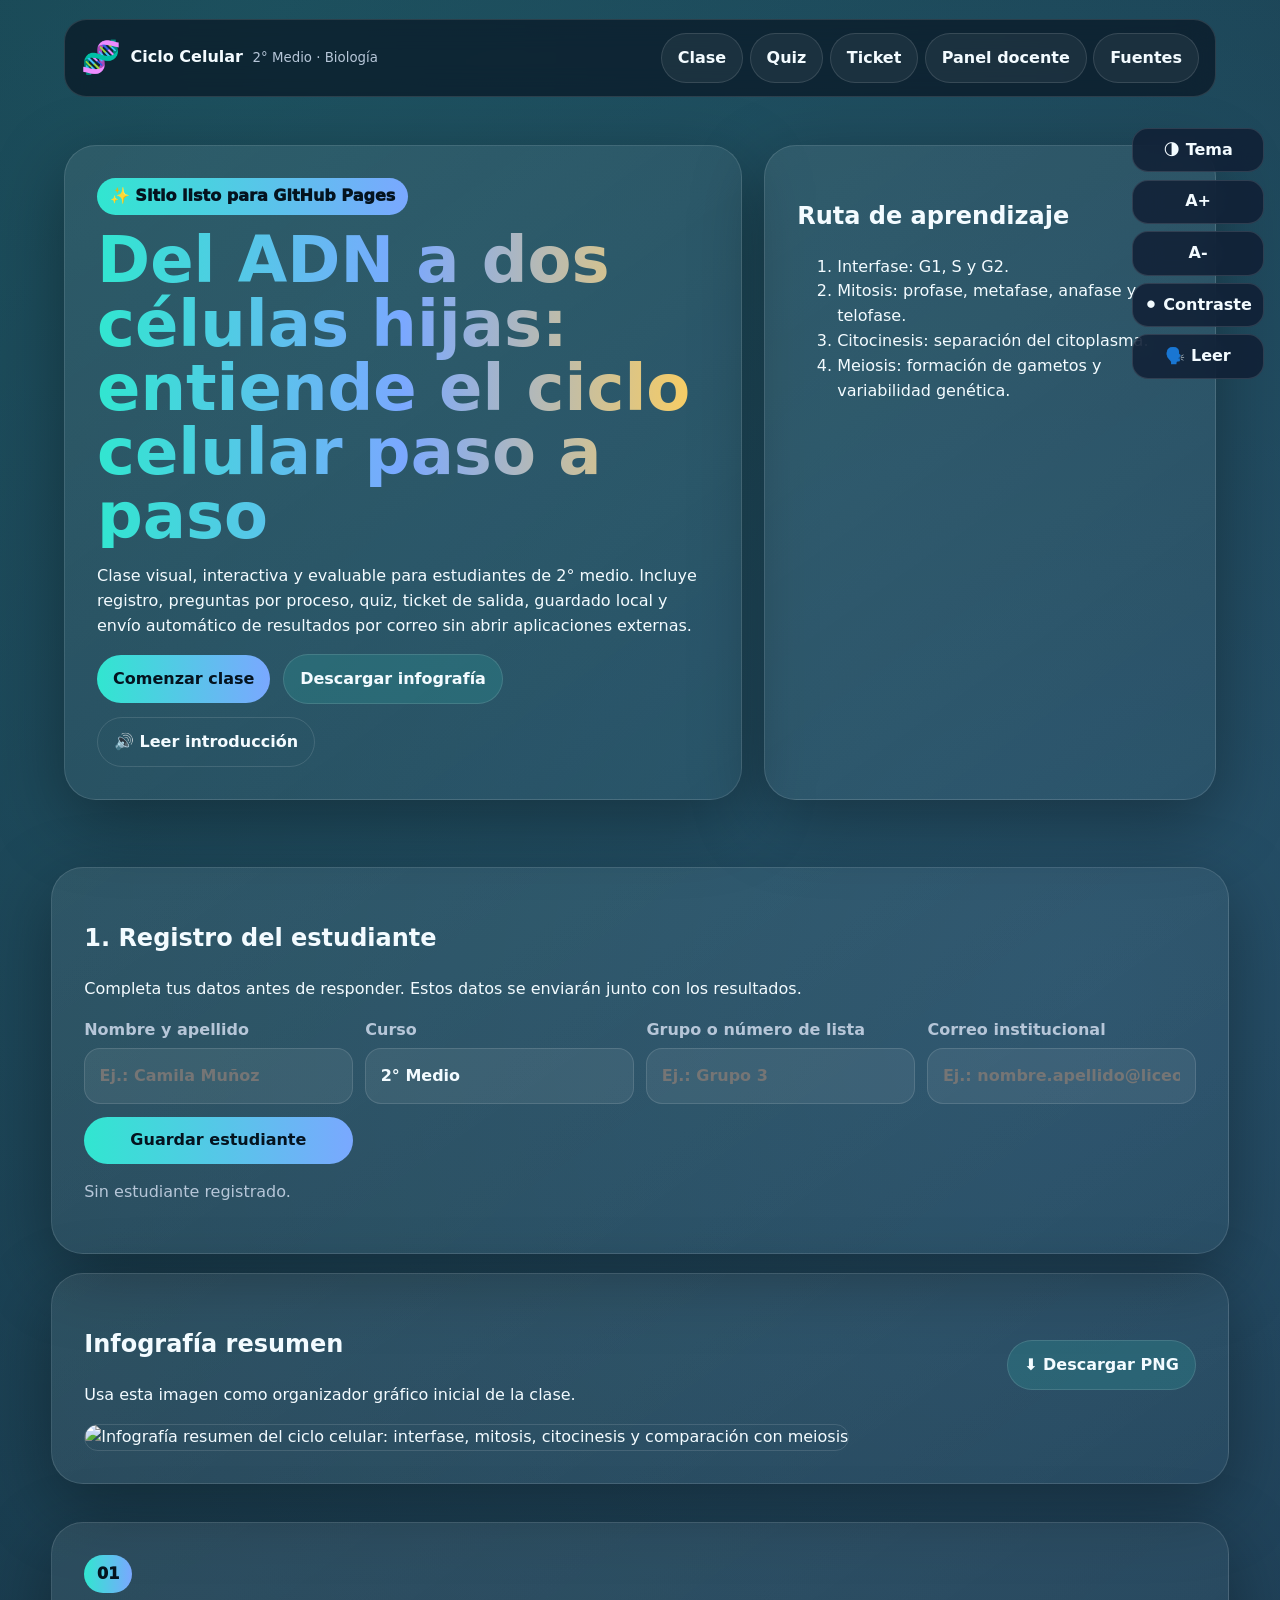
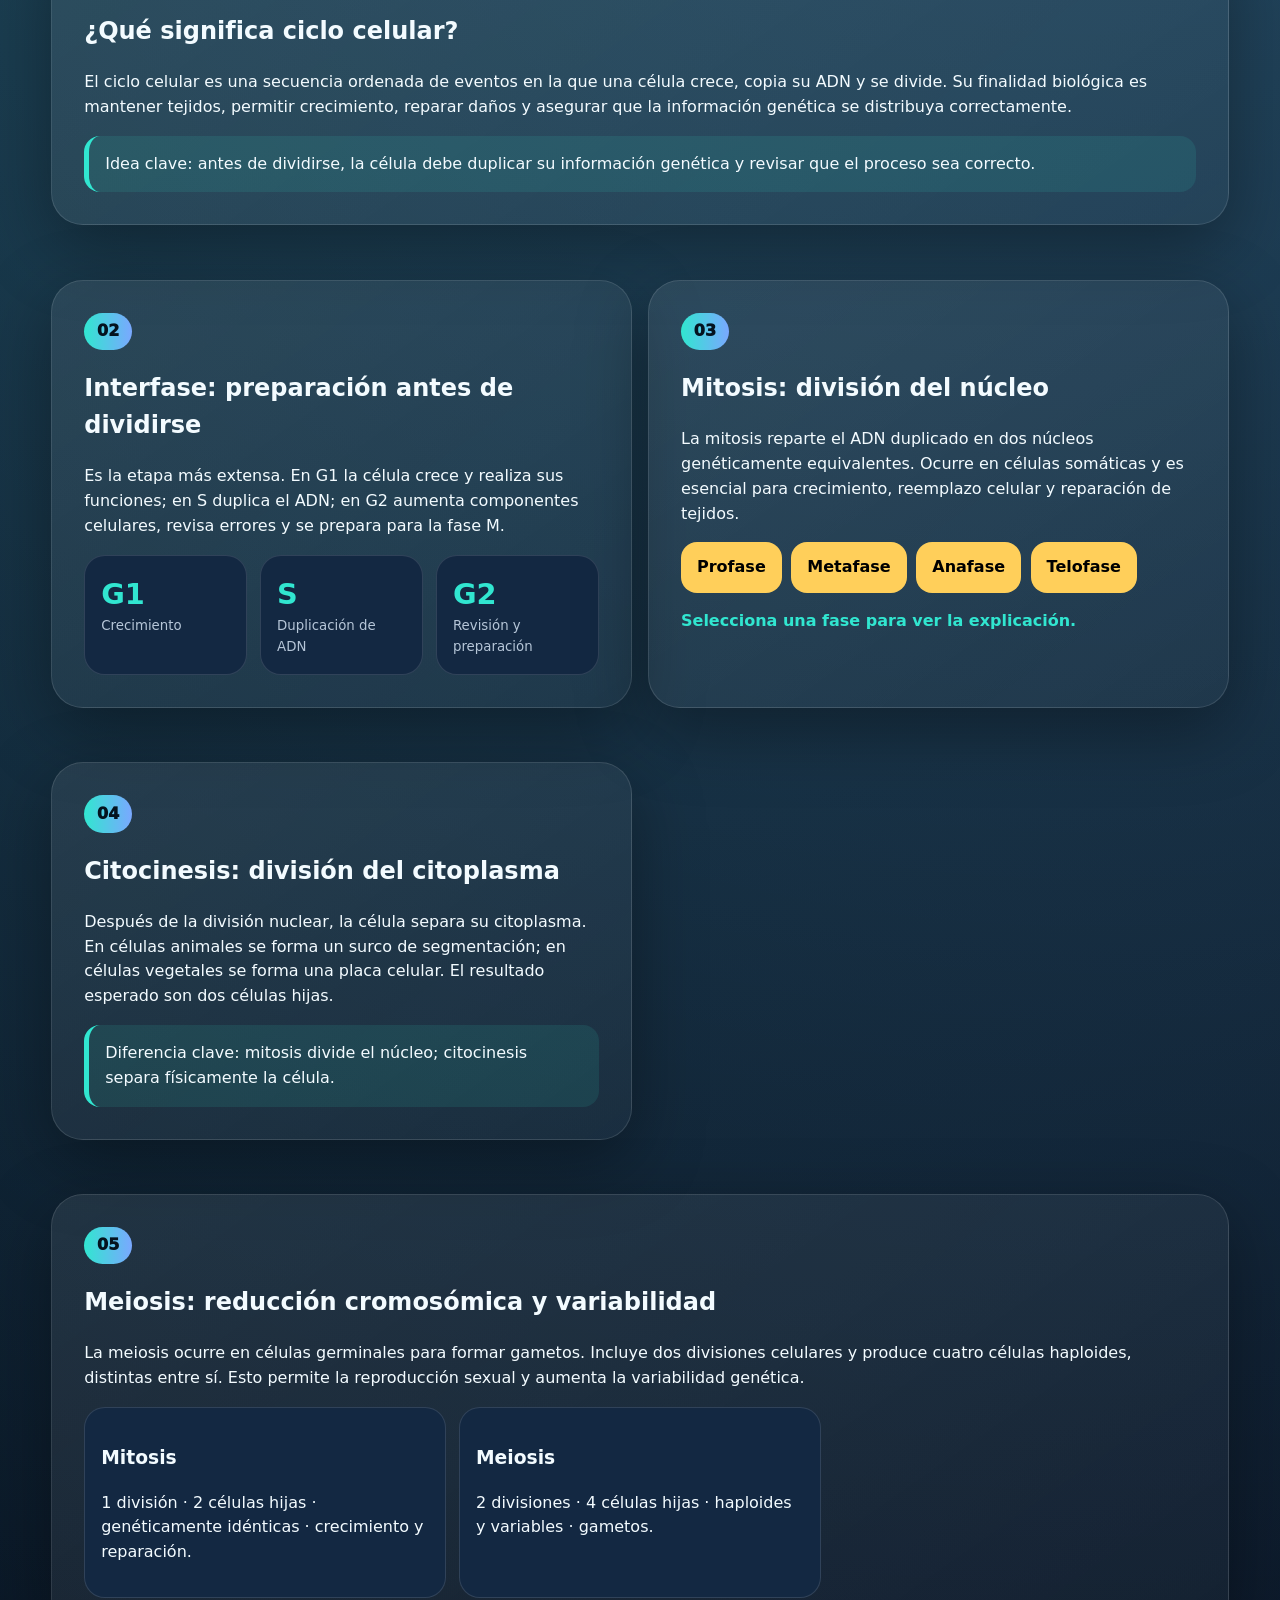
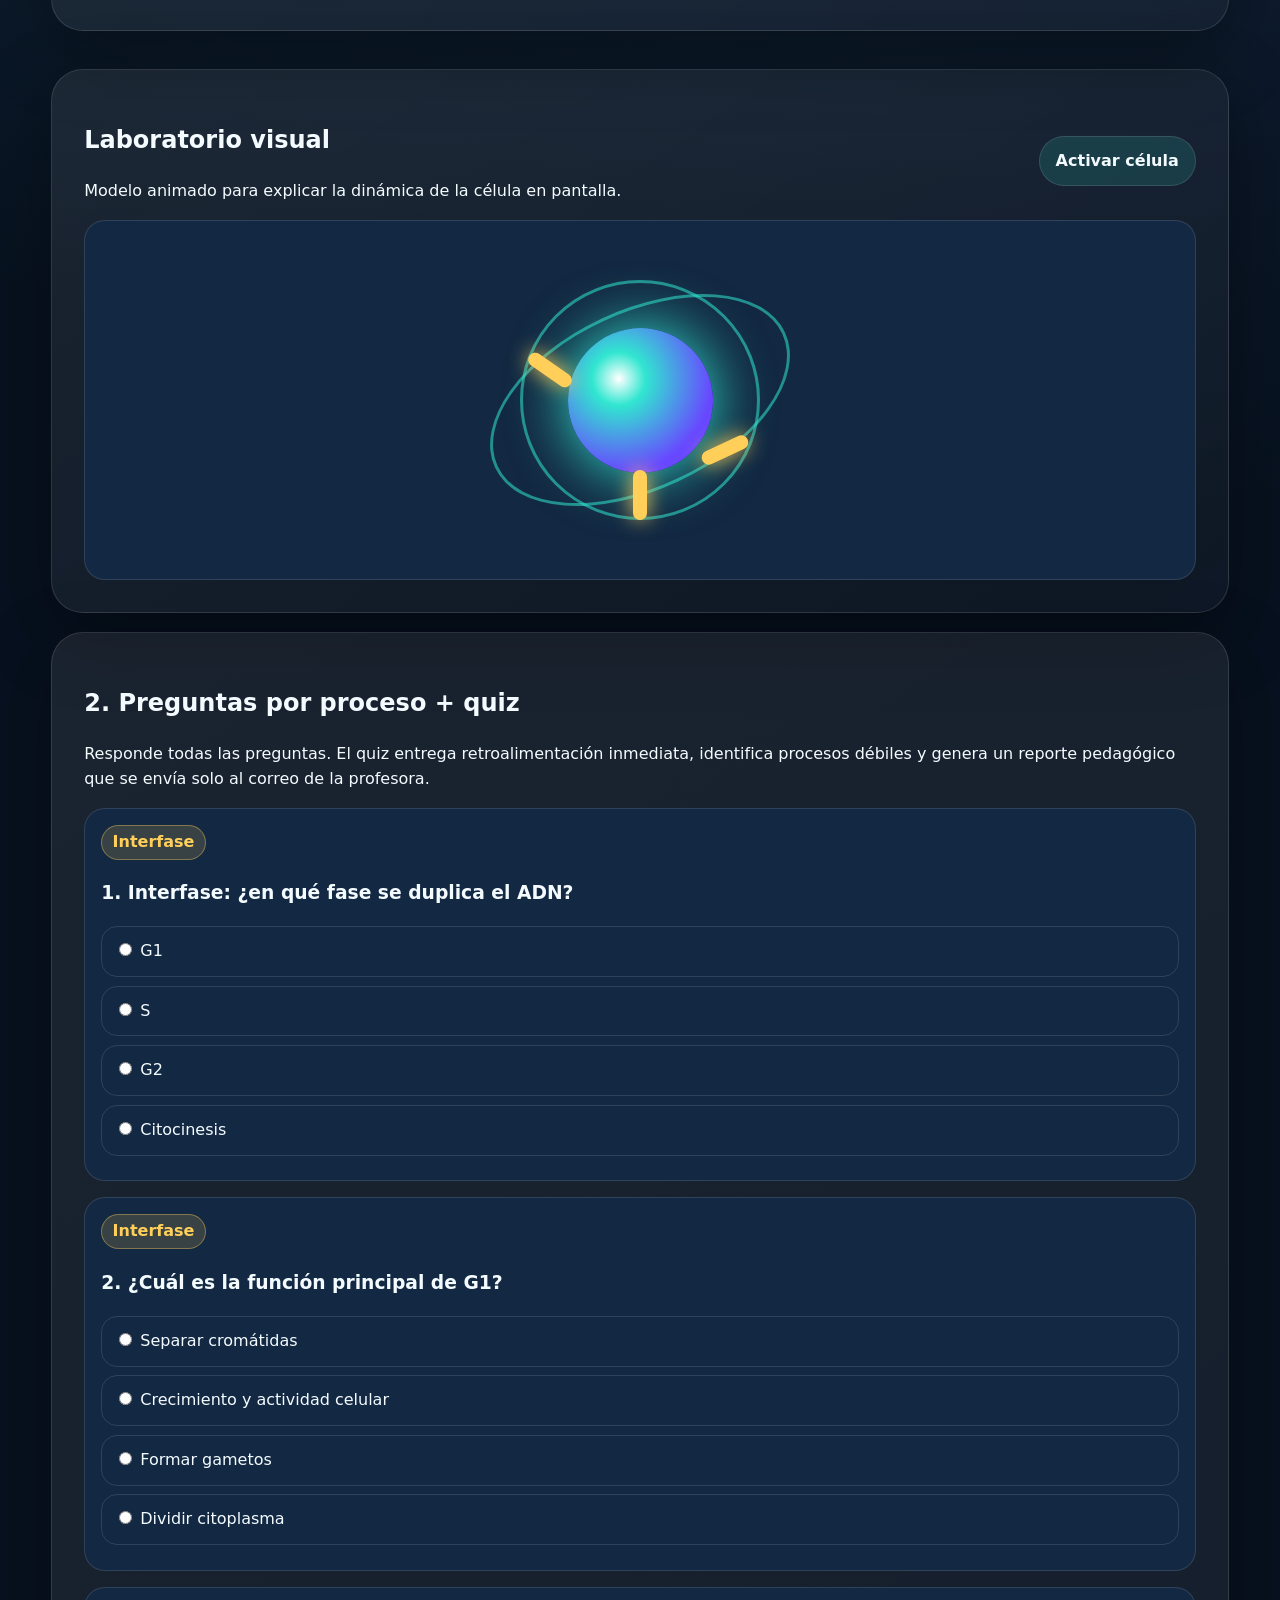
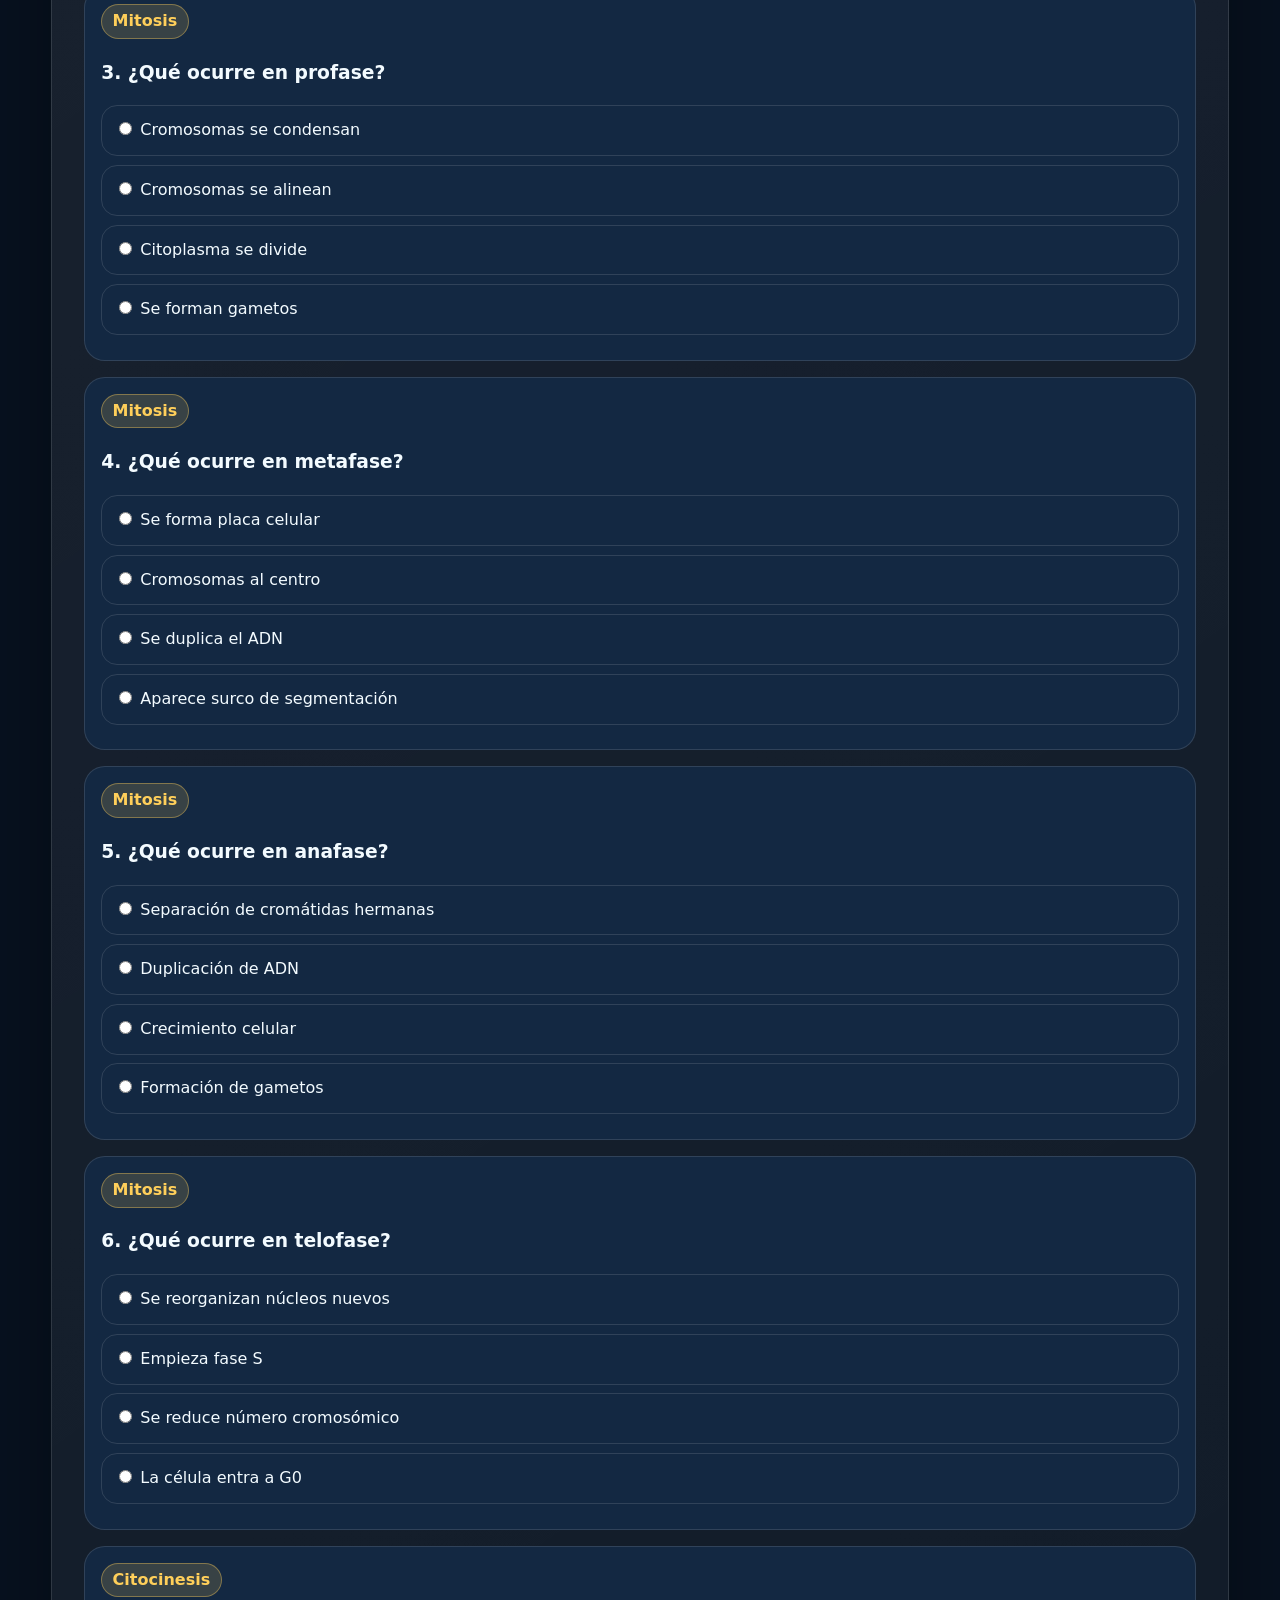
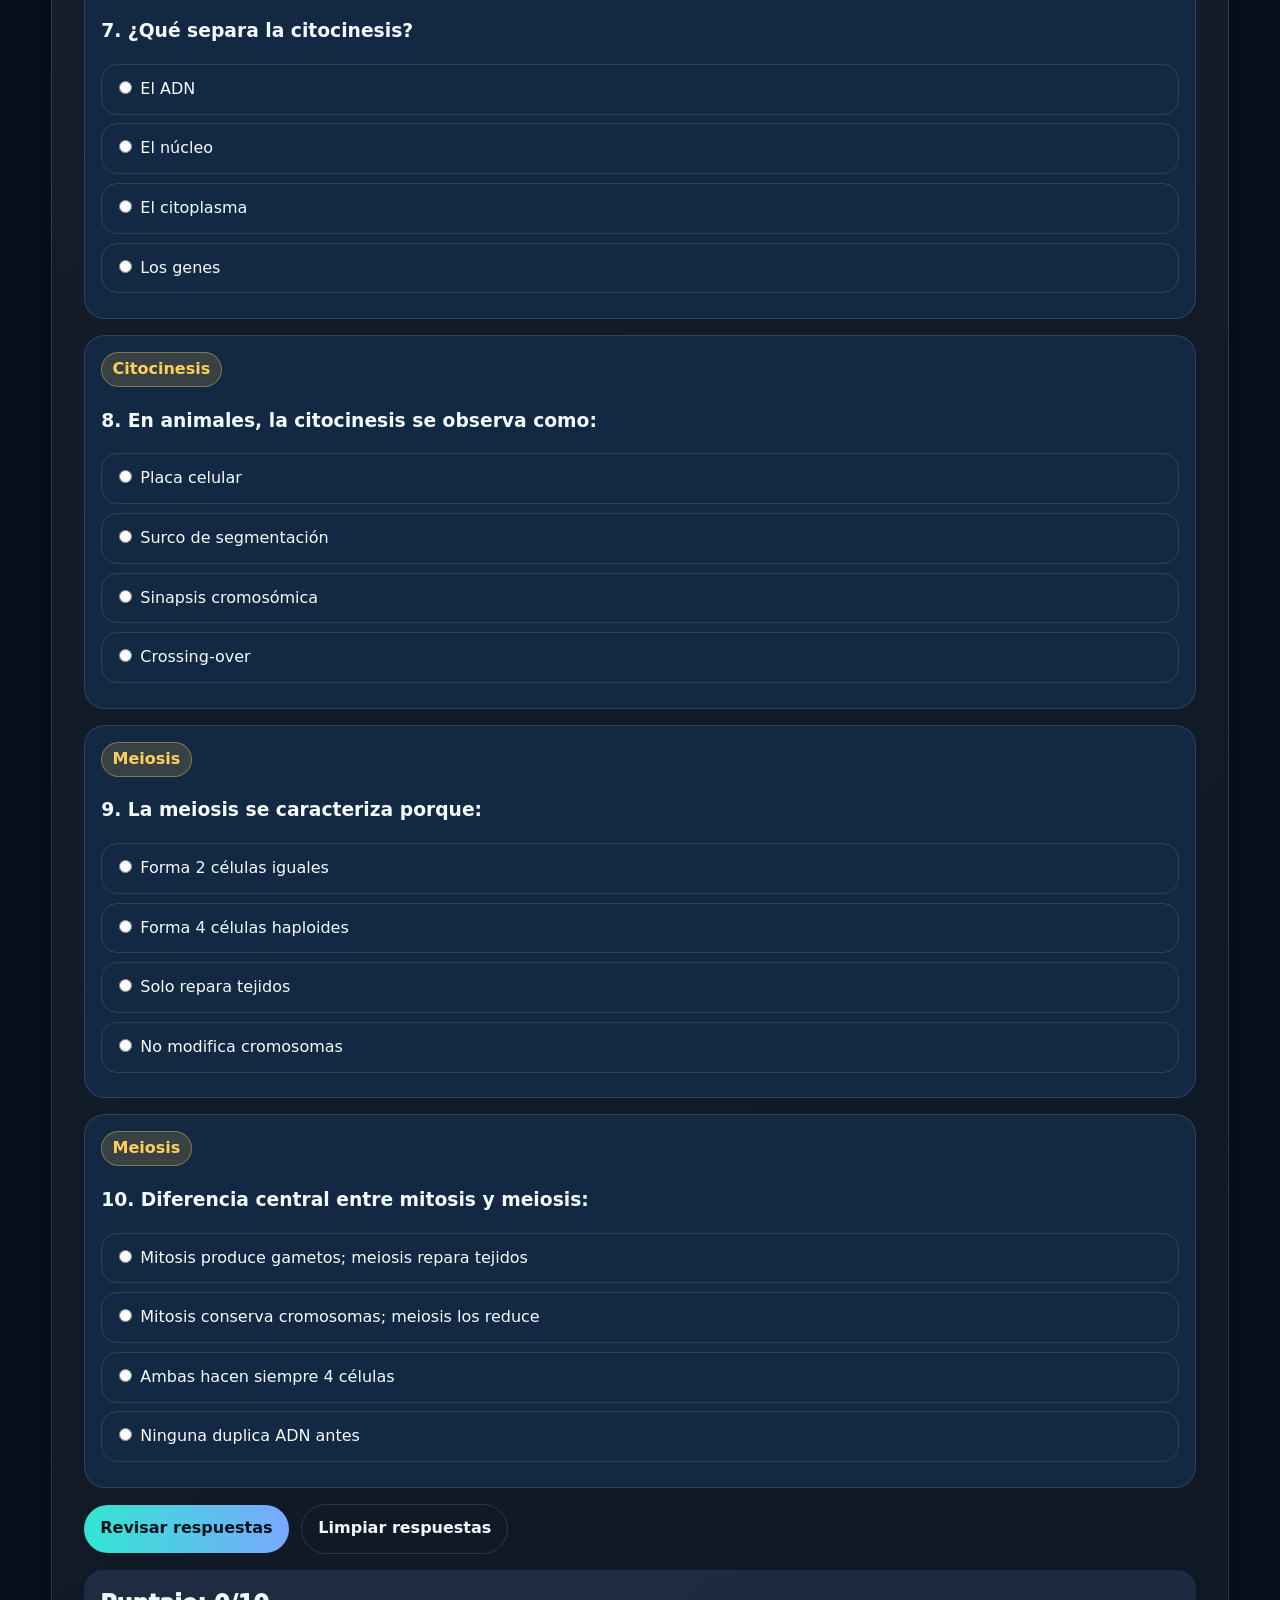
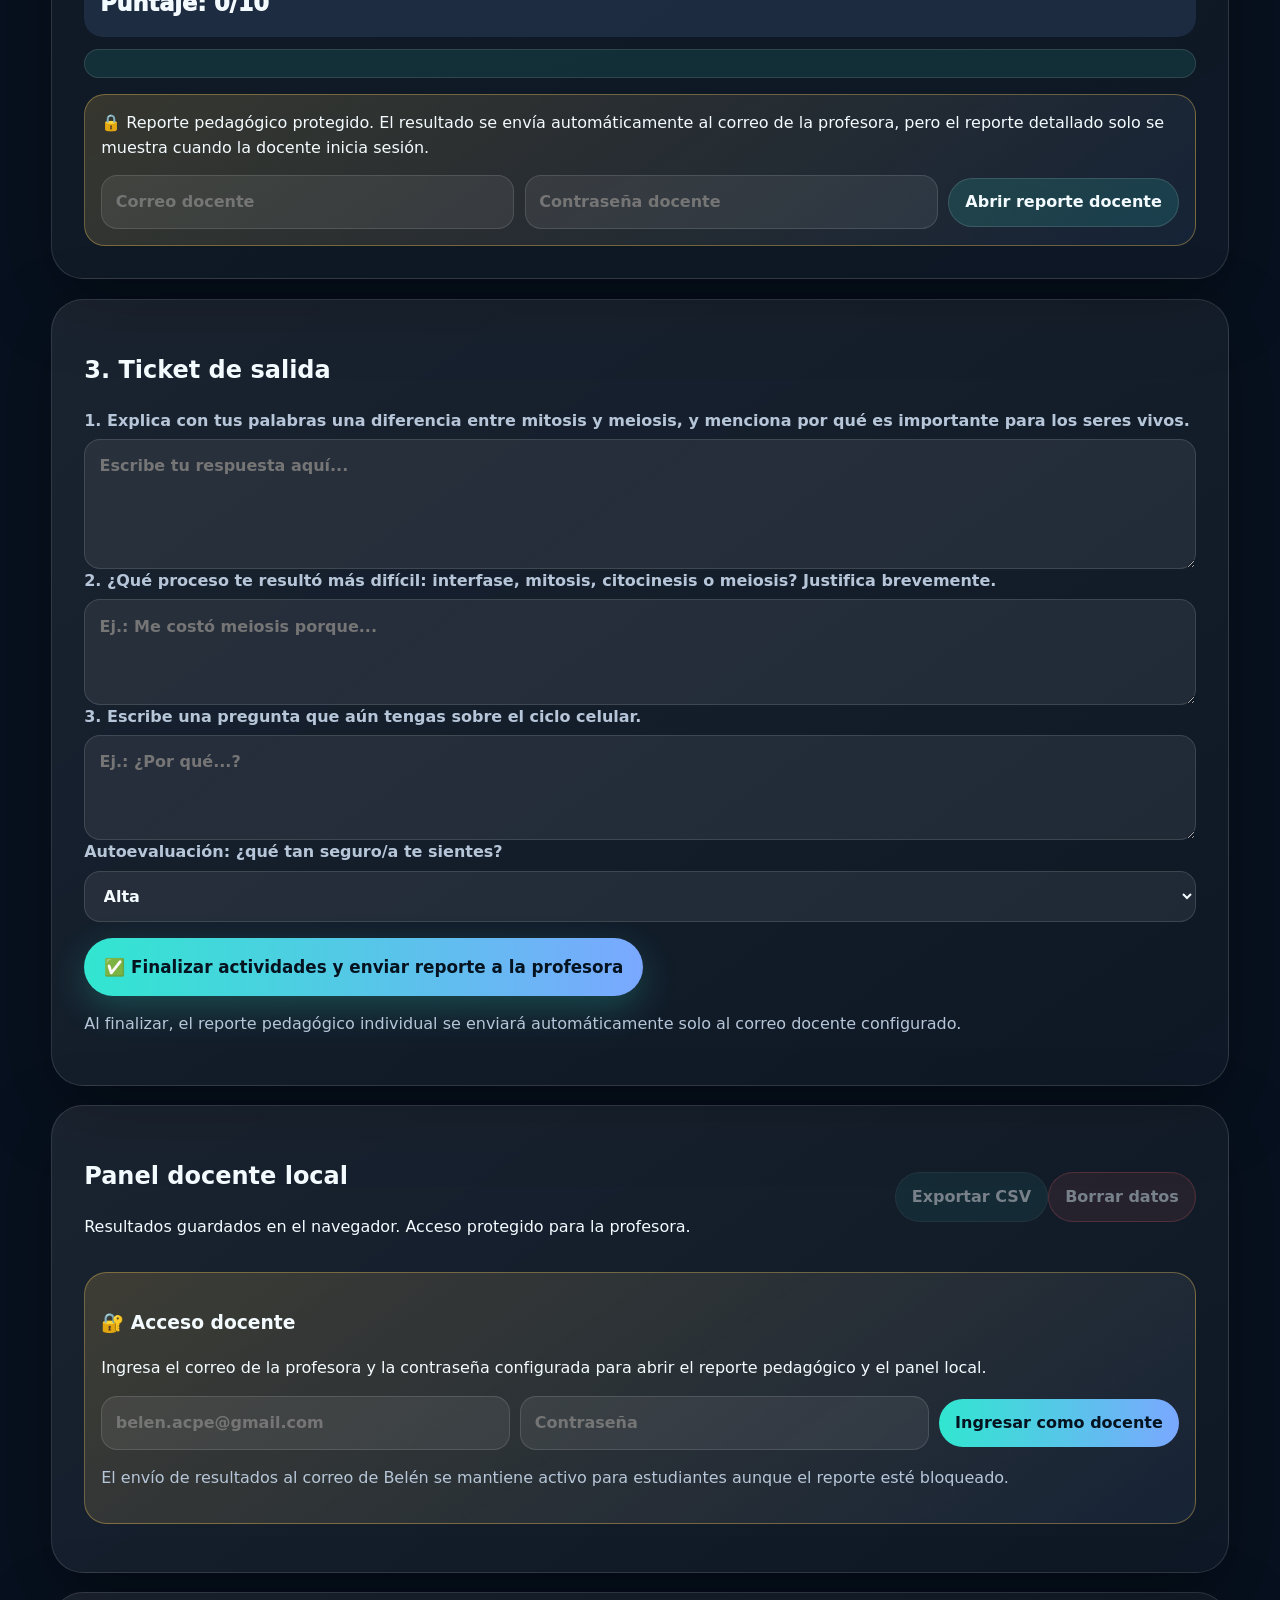
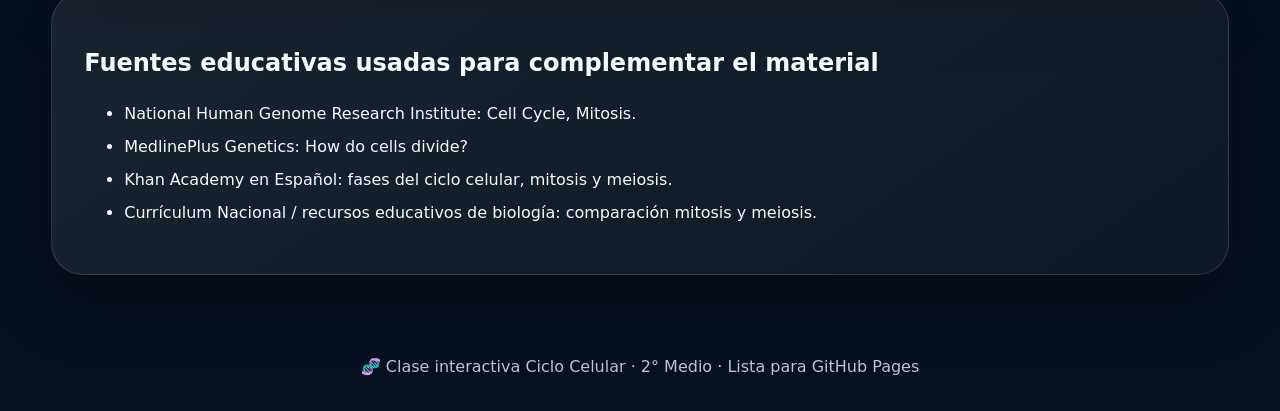
==== index.html @ b17a6528 "Add files via upload" ====
<!doctype html>
<html lang="es">
<head>
  <meta charset="utf-8" />
  <meta name="viewport" content="width=device-width, initial-scale=1" />
  <title>Ciclo Celular 2° Medio | Clase interactiva</title>
  <meta name="description" content="Sitio educativo interactivo sobre ciclo celular, mitosis, meiosis y citocinesis para 2° medio." />
  <link rel="stylesheet" href="assets/styles.css" />
</head>
<body data-theme="dark">
  <a class="skip" href="#contenido">Saltar al contenido</a>
  <header class="hero">
    <nav class="topbar">
      <div class="brand"><span class="logo">🧬</span><strong>Ciclo Celular</strong><small>2° Medio · Biología</small></div>
      <div class="navlinks">
        <a href="#clase">Clase</a><a href="#quiz">Quiz</a><a href="#ticket">Ticket</a><a href="#panel">Panel docente</a><a href="#fuentes">Fuentes</a>
      </div>
    </nav>
    <section class="hero-grid">
      <div class="hero-copy">
        <span class="badge">✨ Sitio listo para GitHub Pages</span>
        <h1>Del ADN a dos células hijas: entiende el ciclo celular paso a paso</h1>
        <p>Clase visual, interactiva y evaluable para estudiantes de 2° medio. Incluye registro, preguntas por proceso, quiz, ticket de salida, guardado local y envío automático de resultados por correo sin abrir aplicaciones externas.</p>
        <div class="cta-row"><a class="btn primary" href="#registro">Comenzar clase</a><a class="btn soft" href="assets/infografia-ciclo-celular2.png" download>Descargar infografía</a><button class="btn ghost" id="readPage">🔊 Leer introducción</button></div>
      </div>
      <div class="hero-card">
        <h2>Ruta de aprendizaje</h2>
        <ol>
          <li>Interfase: G1, S y G2.</li><li>Mitosis: profase, metafase, anafase y telofase.</li><li>Citocinesis: separación del citoplasma.</li><li>Meiosis: formación de gametos y variabilidad genética.</li>
        </ol>
      </div>
    </section>
  </header>

  <aside class="tools" aria-label="Herramientas de accesibilidad">
    <button id="themeBtn">🌗 Tema</button><button id="fontPlus">A+</button><button id="fontMinus">A-</button><button id="contrastBtn">⚫ Contraste</button><button id="speakBtn">🗣️ Leer</button>
  </aside>

  <main id="contenido" class="wrap">
    <section id="registro" class="panel register">
      <div><h2>1. Registro del estudiante</h2><p>Completa tus datos antes de responder. Estos datos se enviarán junto con los resultados.</p></div>
      <form id="studentForm" class="grid-form">
        <label>Nombre y apellido<input id="studentName" required placeholder="Ej.: Camila Muñoz"></label>
        <label>Curso<input id="studentCourse" required value="2° Medio"></label>
        <label>Grupo o número de lista<input id="studentGroup" placeholder="Ej.: Grupo 3"></label>
        <label>Correo institucional<input id="studentEmail" type="email" required placeholder="Ej.: nombre.apellido@liceo.cl" title="Ingresa tu correo institucional"></label>
        <button class="btn primary" type="submit">Guardar estudiante</button>
      </form>
      <p class="current" id="currentStudent">Sin estudiante registrado.</p>
    </section>

    <section class="panel visual">
      <div class="section-head"><div><h2>Infografía resumen</h2><p>Usa esta imagen como organizador gráfico inicial de la clase.</p></div><a class="btn soft" href="assets/infografia-ciclo-celular2.png" download>⬇️ Descargar PNG</a></div>
      <img class="infografia" src="assets/infografia-ciclo-celular2.png" alt="Infografía resumen del ciclo celular: interfase, mitosis, citocinesis y comparación con meiosis">
    </section>

    <section id="clase" class="sequence">
      <article class="panel step"><span class="num">01</span><h2>¿Qué significa ciclo celular?</h2><p>El ciclo celular es una secuencia ordenada de eventos en la que una célula crece, copia su ADN y se divide. Su finalidad biológica es mantener tejidos, permitir crecimiento, reparar daños y asegurar que la información genética se distribuya correctamente.</p><div class="concept">Idea clave: antes de dividirse, la célula debe duplicar su información genética y revisar que el proceso sea correcto.</div></article>
      <article class="panel step"><span class="num">02</span><h2>Interfase: preparación antes de dividirse</h2><p>Es la etapa más extensa. En G1 la célula crece y realiza sus funciones; en S duplica el ADN; en G2 aumenta componentes celulares, revisa errores y se prepara para la fase M.</p><div class="mini-grid"><div><b>G1</b><small>Crecimiento</small></div><div><b>S</b><small>Duplicación de ADN</small></div><div><b>G2</b><small>Revisión y preparación</small></div></div></article>
      <article class="panel step"><span class="num">03</span><h2>Mitosis: división del núcleo</h2><p>La mitosis reparte el ADN duplicado en dos núcleos genéticamente equivalentes. Ocurre en células somáticas y es esencial para crecimiento, reemplazo celular y reparación de tejidos.</p><div class="timeline"><button data-phase="Profase: los cromosomas se condensan y comienza a formarse el huso mitótico.">Profase</button><button data-phase="Metafase: los cromosomas se alinean en el centro de la célula.">Metafase</button><button data-phase="Anafase: las cromátidas hermanas se separan hacia polos opuestos.">Anafase</button><button data-phase="Telofase: se reorganizan dos núcleos nuevos.">Telofase</button></div><p class="phase-output" id="phaseOutput">Selecciona una fase para ver la explicación.</p></article>
      <article class="panel step"><span class="num">04</span><h2>Citocinesis: división del citoplasma</h2><p>Después de la división nuclear, la célula separa su citoplasma. En células animales se forma un surco de segmentación; en células vegetales se forma una placa celular. El resultado esperado son dos células hijas.</p><div class="concept">Diferencia clave: mitosis divide el núcleo; citocinesis separa físicamente la célula.</div></article>
      <article class="panel step"><span class="num">05</span><h2>Meiosis: reducción cromosómica y variabilidad</h2><p>La meiosis ocurre en células germinales para formar gametos. Incluye dos divisiones celulares y produce cuatro células haploides, distintas entre sí. Esto permite la reproducción sexual y aumenta la variabilidad genética.</p><div class="compare"><div><h3>Mitosis</h3><p>1 división · 2 células hijas · genéticamente idénticas · crecimiento y reparación.</p></div><div><h3>Meiosis</h3><p>2 divisiones · 4 células hijas · haploides y variables · gametos.</p></div></div></article>
    </section>

    <section class="panel lab">
      <div class="section-head"><div><h2>Laboratorio visual</h2><p>Modelo animado para explicar la dinámica de la célula en pantalla.</p></div><button class="btn soft" id="pulseBtn">Activar célula</button></div>
      <div class="cell-stage" id="cellStage"><div class="cell"></div><div class="ring r1"></div><div class="ring r2"></div><div class="chrom c1"></div><div class="chrom c2"></div><div class="chrom c3"></div></div>
    </section>

    <section id="quiz" class="panel quiz">
      <h2>2. Preguntas por proceso + quiz</h2><p>Responde todas las preguntas. El quiz entrega retroalimentación inmediata, identifica procesos débiles y genera un reporte pedagógico que se envía solo al correo de la profesora.</p>
      <form id="quizForm"></form>
      <div class="actions"><button class="btn primary" id="gradeBtn">Revisar respuestas</button><button class="btn ghost" id="resetBtn">Limpiar respuestas</button></div>
      <div class="scorebox" id="scoreBox">Puntaje: 0/10</div><div class="send-status" id="sendStatus" aria-live="polite"></div>
      <div class="reportbox locked" id="reportBox">
        🔒 Reporte pedagógico protegido. El resultado se envía automáticamente al correo de la profesora, pero el reporte detallado solo se muestra cuando la docente inicia sesión.
        <div class="teacher-login-inline">
          <input id="teacherEmailInline" type="email" placeholder="Correo docente">
          <input id="teacherPassInline" type="password" placeholder="Contraseña docente">
          <button class="btn soft" id="teacherLoginInline" type="button">Abrir reporte docente</button>
        </div>
      </div>
    </section>

    <section id="ticket" class="panel ticket">
      <h2>3. Ticket de salida</h2>
      <label>1. Explica con tus palabras una diferencia entre mitosis y meiosis, y menciona por qué es importante para los seres vivos.<textarea id="ticketText" rows="4" placeholder="Escribe tu respuesta aquí..."></textarea></label>
      <label>2. ¿Qué proceso te resultó más difícil: interfase, mitosis, citocinesis o meiosis? Justifica brevemente.<textarea id="ticketDificultad" rows="3" placeholder="Ej.: Me costó meiosis porque..."></textarea></label>
      <label>3. Escribe una pregunta que aún tengas sobre el ciclo celular.<textarea id="ticketPregunta" rows="3" placeholder="Ej.: ¿Por qué...?"></textarea></label>
      <label>Autoevaluación: ¿qué tan seguro/a te sientes?<select id="confidence"><option value="Alta">Alta</option><option value="Media">Media</option><option value="Baja">Baja</option></select></label>
      <div class="actions final-actions">
        <button class="btn primary btn-final" id="saveBtn" type="button">✅ Finalizar actividades y enviar reporte a la profesora</button>
      </div>
      <p class="note">Al finalizar, el reporte pedagógico individual se enviará automáticamente solo al correo docente configurado.</p>
    </section>

    <section id="panel" class="panel teacher teacher-locked">
      <div class="section-head"><div><h2>Panel docente local</h2><p>Resultados guardados en el navegador. Acceso protegido para la profesora.</p></div><div><button class="btn soft" id="exportCsv">Exportar CSV</button><button class="btn danger" id="clearData">Borrar datos</button><button class="btn ghost" id="teacherLogout" type="button">Cerrar acceso docente</button></div></div>
      <div class="teacher-gate" id="teacherGate">
        <h3>🔐 Acceso docente</h3>
        <p>Ingresa el correo de la profesora y la contraseña configurada para abrir el reporte pedagógico y el panel local.</p>
        <div class="teacher-login-inline">
          <input id="teacherEmailPanel" type="email" placeholder="belen.acpe@gmail.com">
          <input id="teacherPassPanel" type="password" placeholder="Contraseña">
          <button class="btn primary" id="teacherLoginPanel" type="button">Ingresar como docente</button>
        </div>
        <p class="note">El envío de resultados al correo de Belén se mantiene activo para estudiantes aunque el reporte esté bloqueado.</p>
      </div>
      <div id="teacherContent">
      <div class="stats"><div><b id="statCount">0</b><span>envíos</span></div><div><b id="statAvg">0%</b><span>promedio</span></div><div><b id="statBest">0/10</b><span>mejor puntaje</span></div><div><b id="statWeak">—</b><span>proceso a reforzar</span></div></div>
      <div class="table-wrap"><table><thead><tr><th>Fecha</th><th>Nombre</th><th>Curso</th><th>Correo institucional</th><th>Grupo</th><th>Puntaje</th><th>%</th><th>Logro</th><th>Refuerzo</th><th>Correo</th></tr></thead><tbody id="resultsBody"><tr><td colspan="10">Sin registros todavía.</td></tr></tbody></table></div>
      <p class="note">📧 En GitHub Pages el envío automático usa FormSubmit vía <code>fetch()</code> y envía los resultados solo al correo docente configurado. La primera vez puede requerir confirmar el correo destinatario desde la bandeja de entrada de Belén.</p>
      </div>
    </section>

    <section id="fuentes" class="panel sources">
      <h2>Fuentes educativas usadas para complementar el material</h2>
      <ul><li>National Human Genome Research Institute: Cell Cycle, Mitosis.</li><li>MedlinePlus Genetics: How do cells divide?</li><li>Khan Academy en Español: fases del ciclo celular, mitosis y meiosis.</li><li>Currículum Nacional / recursos educativos de biología: comparación mitosis y meiosis.</li></ul>
    </section>
  </main>
  <footer>🧬 Clase interactiva Ciclo Celular · 2° Medio · Lista para GitHub Pages</footer>
  <script src="assets/app.js"></script>
</body>
</html>
---- assets/styles.css ----
:root{--bg:#07111f;--panel:#0f1d32;--panel2:#132842;--text:#f3fbff;--muted:#b6c6d8;--line:rgba(255,255,255,.12);--a:#31e6d0;--b:#7aa8ff;--c:#ffcf5a;--danger:#ff6b6b;--shadow:0 22px 70px rgba(0,0,0,.35);--fs:16px}body[data-theme=light]{--bg:#eef9ff;--panel:#fff;--panel2:#e9f7ff;--text:#092033;--muted:#475b6b;--line:rgba(9,32,51,.14);--shadow:0 20px 45px rgba(33,83,110,.14)}*{box-sizing:border-box}html{scroll-behavior:smooth;font-size:var(--fs)}body{margin:0;background:radial-gradient(circle at 20% 0%,rgba(49,230,208,.22),transparent 35%),radial-gradient(circle at 85% 10%,rgba(122,168,255,.26),transparent 30%),var(--bg);color:var(--text);font-family:Inter,system-ui,Segoe UI,Roboto,Arial,sans-serif;line-height:1.55}.skip{position:absolute;left:-999px}.skip:focus{left:1rem;top:1rem;background:var(--c);color:#111;padding:.7rem;border-radius:1rem;z-index:10}.hero{padding:1.2rem 5vw 3rem}.topbar{display:flex;justify-content:space-between;align-items:center;gap:1rem;position:sticky;top:0;z-index:5;backdrop-filter:blur(14px);background:rgba(7,17,31,.66);border:1px solid var(--line);padding:.8rem 1rem;border-radius:1.4rem}.brand{display:flex;align-items:center;gap:.6rem}.brand small{color:var(--muted)}.logo{font-size:2rem}.navlinks{display:flex;gap:.4rem;flex-wrap:wrap}.navlinks a,.btn,.tools button{border:1px solid var(--line);color:var(--text);background:rgba(255,255,255,.06);text-decoration:none;border-radius:999px;padding:.72rem 1rem;font-weight:800;cursor:pointer;transition:.2s}.navlinks a:hover,.btn:hover,.tools button:hover{transform:translateY(-2px);border-color:var(--a)}.hero-grid{display:grid;grid-template-columns:1.2fr .8fr;gap:1.4rem;align-items:stretch;margin-top:3rem}.hero-copy,.hero-card,.panel{background:linear-gradient(145deg,rgba(255,255,255,.08),rgba(255,255,255,.03));border:1px solid var(--line);border-radius:2rem;box-shadow:var(--shadow);padding:clamp(1.2rem,3vw,2rem)}.hero h1{font-size:clamp(2.2rem,5vw,5rem);line-height:1;margin:.8rem 0;background:linear-gradient(90deg,var(--a),var(--b),var(--c));-webkit-background-clip:text;color:transparent}.badge,.num{display:inline-flex;background:linear-gradient(90deg,var(--a),var(--b));color:#04131f;border-radius:999px;padding:.4rem .8rem;font-weight:950}.cta-row,.actions,.section-head{display:flex;gap:.8rem;flex-wrap:wrap;align-items:center}.section-head{justify-content:space-between}.primary{background:linear-gradient(90deg,var(--a),var(--b));color:#04131f;border:0}.soft{background:rgba(49,230,208,.14)}.ghost{background:transparent}.danger{background:rgba(255,107,107,.18);border-color:rgba(255,107,107,.5)}.wrap{width:min(1180px,92vw);margin:0 auto 3rem}.panel{margin:1.2rem 0}.tools{position:fixed;right:1rem;top:8rem;display:grid;gap:.45rem;z-index:7}.tools button{border-radius:1rem;padding:.55rem .7rem;background:rgba(15,29,50,.82);backdrop-filter:blur(14px)}.grid-form{display:grid;grid-template-columns:repeat(4,1fr);gap:.8rem}.grid-form label,.ticket label{display:grid;gap:.35rem;color:var(--muted);font-weight:800}.grid-form input,.ticket textarea,.ticket select{width:100%;padding:.9rem;border-radius:1rem;border:1px solid var(--line);background:rgba(255,255,255,.07);color:var(--text)}.current,.note{color:var(--muted)}.infografia{width:100%;border-radius:1.5rem;border:1px solid var(--line)}.sequence{display:grid;grid-template-columns:repeat(2,1fr);gap:1rem}.step:first-child,.step:last-child{grid-column:1/-1}.concept{border-left:5px solid var(--a);background:rgba(49,230,208,.1);padding:1rem;border-radius:1rem}.mini-grid,.compare,.stats{display:grid;grid-template-columns:repeat(3,1fr);gap:.8rem}.mini-grid div,.compare div,.stats div,.question,.cell-stage{background:var(--panel2);border:1px solid var(--line);padding:1rem;border-radius:1.3rem}.mini-grid b{font-size:1.8rem;color:var(--a)}.mini-grid small{display:block;color:var(--muted)}.timeline{display:flex;gap:.6rem;flex-wrap:wrap}.timeline button{border:0;border-radius:1rem;padding:.8rem 1rem;font-weight:900;background:var(--c);cursor:pointer}.phase-output{font-weight:800;color:var(--a)}.cell-stage{height:360px;display:grid;place-items:center;position:relative;overflow:hidden}.cell{width:145px;height:145px;border-radius:50%;background:radial-gradient(circle at 35% 35%,#fff, var(--a) 20%, #6848ff 70%);box-shadow:0 0 60px var(--a);animation:pulse 3s infinite}.ring{position:absolute;border:3px solid rgba(49,230,208,.55);border-radius:50%;animation:spin 10s linear infinite}.r1{width:240px;height:240px}.r2{width:320px;height:180px;transform:rotate(-25deg)}.chrom{position:absolute;width:50px;height:14px;background:var(--c);border-radius:20px;box-shadow:0 0 20px var(--c)}.c1{transform:translate(-90px,-30px) rotate(35deg)}.c2{transform:translate(85px,50px) rotate(-25deg)}.c3{transform:translate(0,95px) rotate(90deg)}@keyframes spin{to{rotate:360deg}}@keyframes pulse{50%{transform:scale(1.08)}}.cell-stage.active .cell{animation:pulse .55s infinite}.question{margin:1rem 0}.question label{display:block;margin:.55rem 0;padding:.75rem;border:1px solid var(--line);border-radius:1rem;cursor:pointer}.question label:hover{background:rgba(49,230,208,.08)}.feedback{font-weight:900;margin-top:.5rem}.ok{color:#65f2a1}.bad{color:#ff8585}.scorebox{font-size:1.4rem;font-weight:950;background:rgba(122,168,255,.12);padding:1rem;border-radius:1.2rem;margin-top:1rem}.table-wrap{overflow:auto}table{width:100%;border-collapse:collapse;min-width:860px}th,td{border-bottom:1px solid var(--line);padding:.8rem;text-align:left;vertical-align:top}th{color:var(--a)}.sources li{margin:.5rem 0}footer{text-align:center;color:var(--muted);padding:2rem}.high-contrast{filter:contrast(1.35) saturate(1.2)}@media(max-width:850px){.hero-grid,.sequence,.grid-form,.mini-grid,.compare,.stats{grid-template-columns:1fr}.topbar{position:relative;align-items:flex-start;flex-direction:column}.tools{position:sticky;top:.4rem;display:flex;overflow:auto;margin:.5rem;width:100%;right:auto;background:rgba(0,0,0,.25);padding:.35rem}.hero{padding:1rem}.wrap{width:94vw}.navlinks a{font-size:.9rem;padding:.55rem}.cell-stage{height:260px}}
.reportbox{margin-top:1rem;background:linear-gradient(145deg,rgba(49,230,208,.12),rgba(122,168,255,.1));border:1px solid var(--line);border-radius:1.3rem;padding:1rem}.reportbox h3{margin-top:0}.bars{display:grid;gap:.55rem}.bars div{display:grid;grid-template-columns:120px 1fr 52px;gap:.6rem;align-items:center}.bars progress{width:100%;height:16px;accent-color:var(--a)}.pill{display:inline-flex;border-radius:999px;padding:.25rem .65rem;background:rgba(255,207,90,.16);border:1px solid rgba(255,207,90,.38);font-weight:900;color:var(--c)}
@media(max-width:850px){.bars div{grid-template-columns:1fr}.reportbox{font-size:.95rem}}


.teacher-login-inline{display:flex;gap:.65rem;flex-wrap:wrap;align-items:center;margin-top:.9rem}
.teacher-login-inline input{min-width:220px;flex:1;padding:.85rem;border-radius:1rem;border:1px solid var(--line);background:rgba(255,255,255,.07);color:var(--text);font-weight:700}
.reportbox.locked,.teacher-gate{background:linear-gradient(145deg,rgba(255,207,90,.16),rgba(122,168,255,.08));border:1px solid rgba(255,207,90,.35)}
.teacher-gate{border-radius:1.4rem;padding:1rem;margin:1rem 0}
#teacherContent{display:none}
button:disabled{opacity:.45;cursor:not-allowed;transform:none!important}
.teacher-locked table,.teacher-locked .stats{filter:blur(4px);pointer-events:none;user-select:none;opacity:.45}
@media(max-width:850px){.teacher-login-inline{display:grid}.teacher-login-inline input{min-width:0;width:100%}}

/* Ajustes finales solicitados: envío al terminar + responsive PC/tablet/celular */
.final-actions{margin-top:1rem}
.btn-final{font-size:1.05rem;padding:1rem 1.25rem;box-shadow:0 12px 35px rgba(49,230,208,.22)}
.send-status{margin:.8rem 0 0;padding:.85rem 1rem;border-radius:1rem;border:1px solid var(--line);background:rgba(49,230,208,.10);font-weight:850;color:var(--text)}
button,input,select,textarea{font:inherit}
@media(max-width:1024px){
  .hero-grid{grid-template-columns:1fr}
  .grid-form{grid-template-columns:repeat(2,1fr)}
  .sequence{grid-template-columns:1fr}
  .step:first-child,.step:last-child{grid-column:auto}
}
@media(max-width:720px){
  .hero h1{font-size:clamp(2rem,10vw,3rem)}
  .topbar{border-radius:1rem}
  .brand{align-items:flex-start}
  .brand small{display:block}
  .navlinks{width:100%;display:grid;grid-template-columns:repeat(2,1fr)}
  .navlinks a{text-align:center}
  .grid-form,.mini-grid,.compare,.stats{grid-template-columns:1fr}
  .actions,.cta-row,.section-head{display:grid;grid-template-columns:1fr}
  .btn,.navlinks a,.tools button{width:100%;text-align:center}
  .tools{left:0;right:0;top:0;border-radius:0;grid-template-columns:repeat(5,minmax(84px,1fr));z-index:20}
  .tools button{white-space:nowrap}
  .wrap{width:94vw}
  .panel,.hero-copy,.hero-card{border-radius:1.25rem;padding:1rem}
  .table-wrap{overflow-x:auto;-webkit-overflow-scrolling:touch}
  table{min-width:900px}
  input,select,textarea{font-size:16px}
}
@media(max-width:430px){
  .navlinks{grid-template-columns:1fr}
  .hero{padding:.75rem}
  .tools{overflow-x:auto}
  .cell{width:112px;height:112px}
  .r1{width:190px;height:190px}
  .r2{width:250px;height:150px}
}
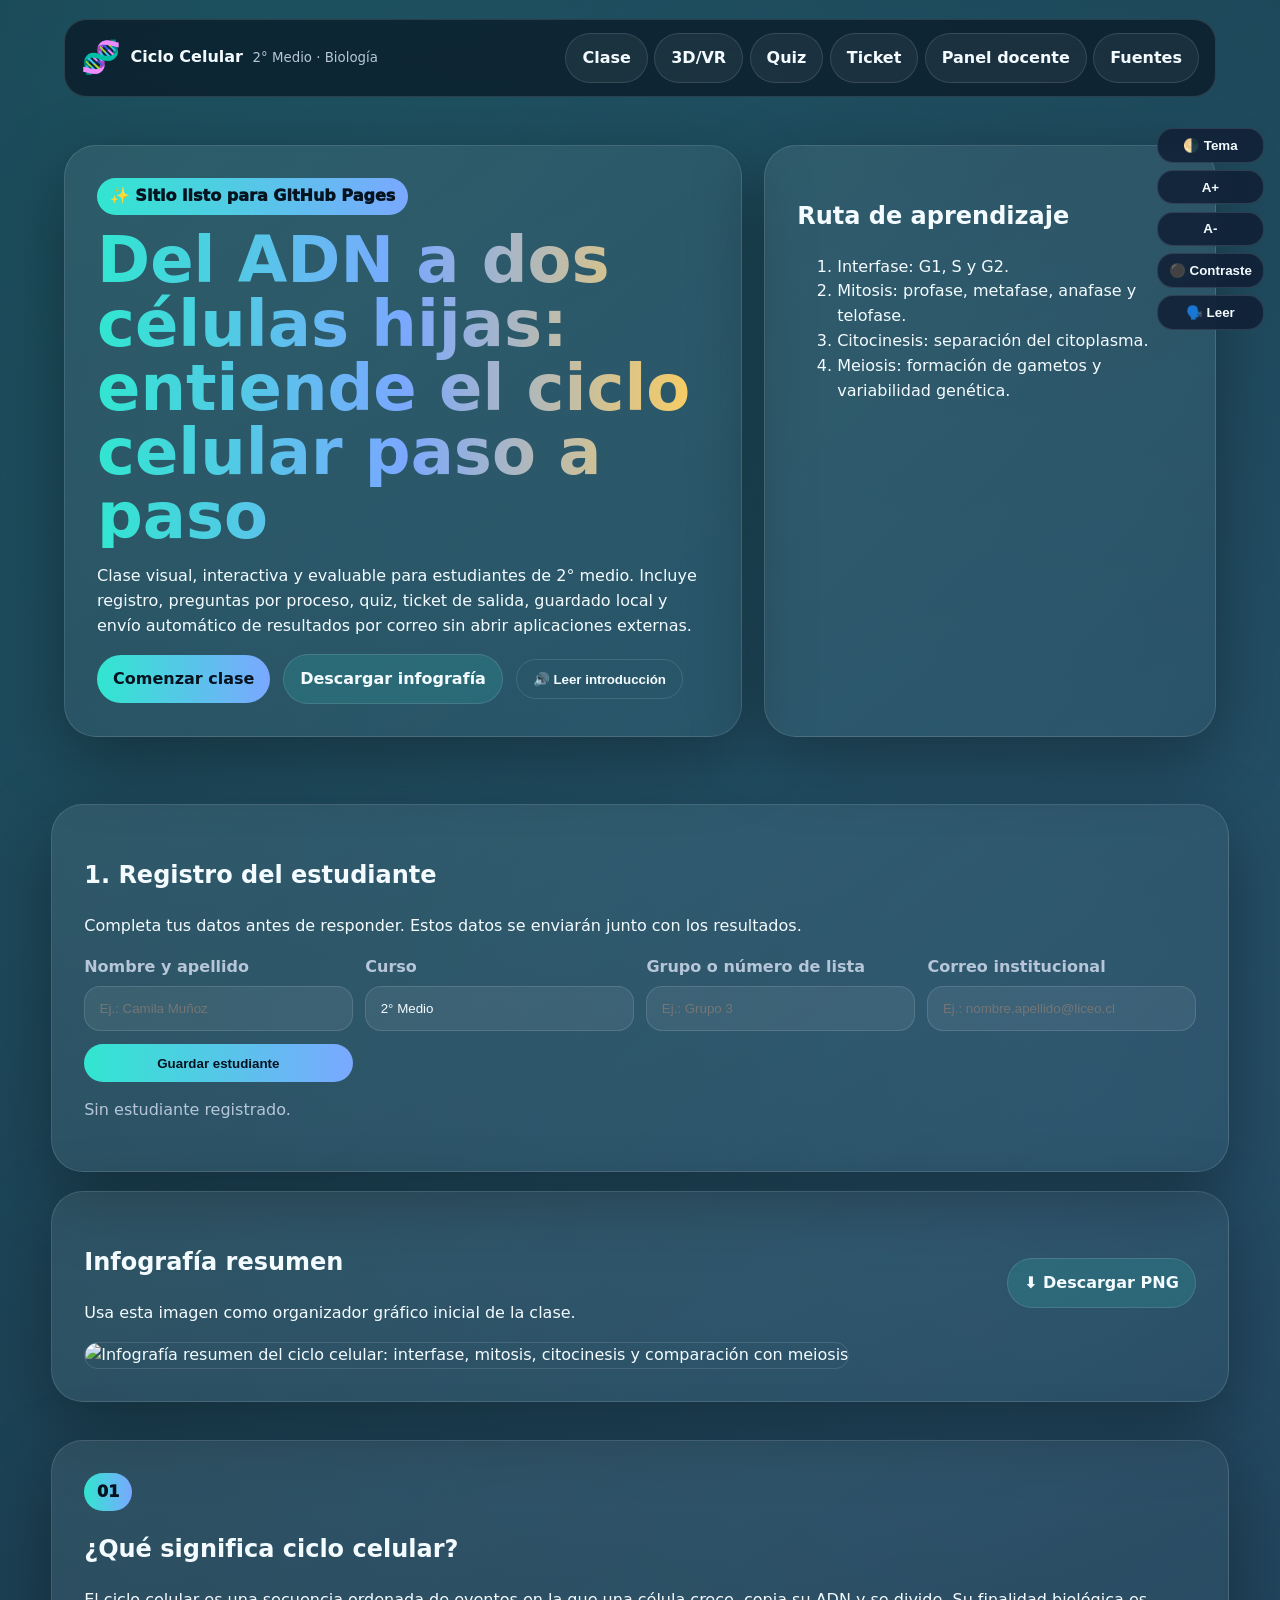
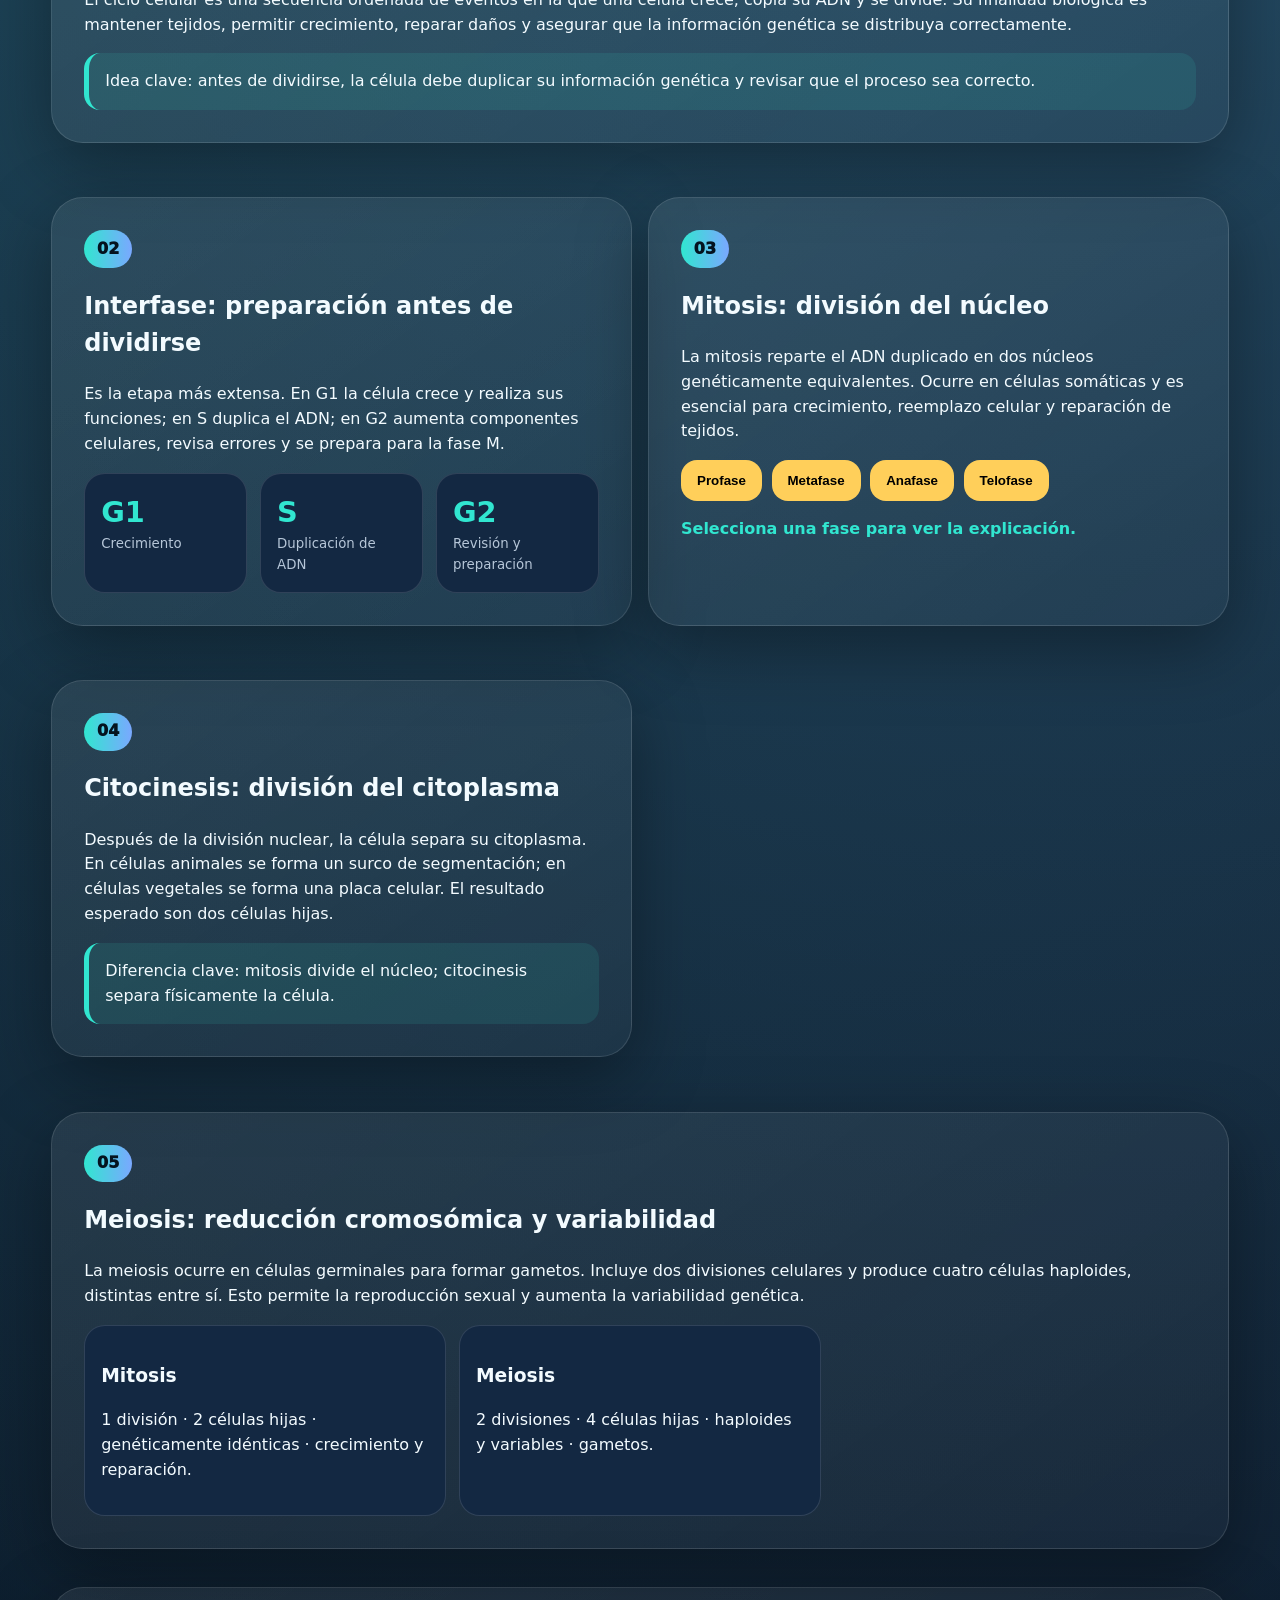
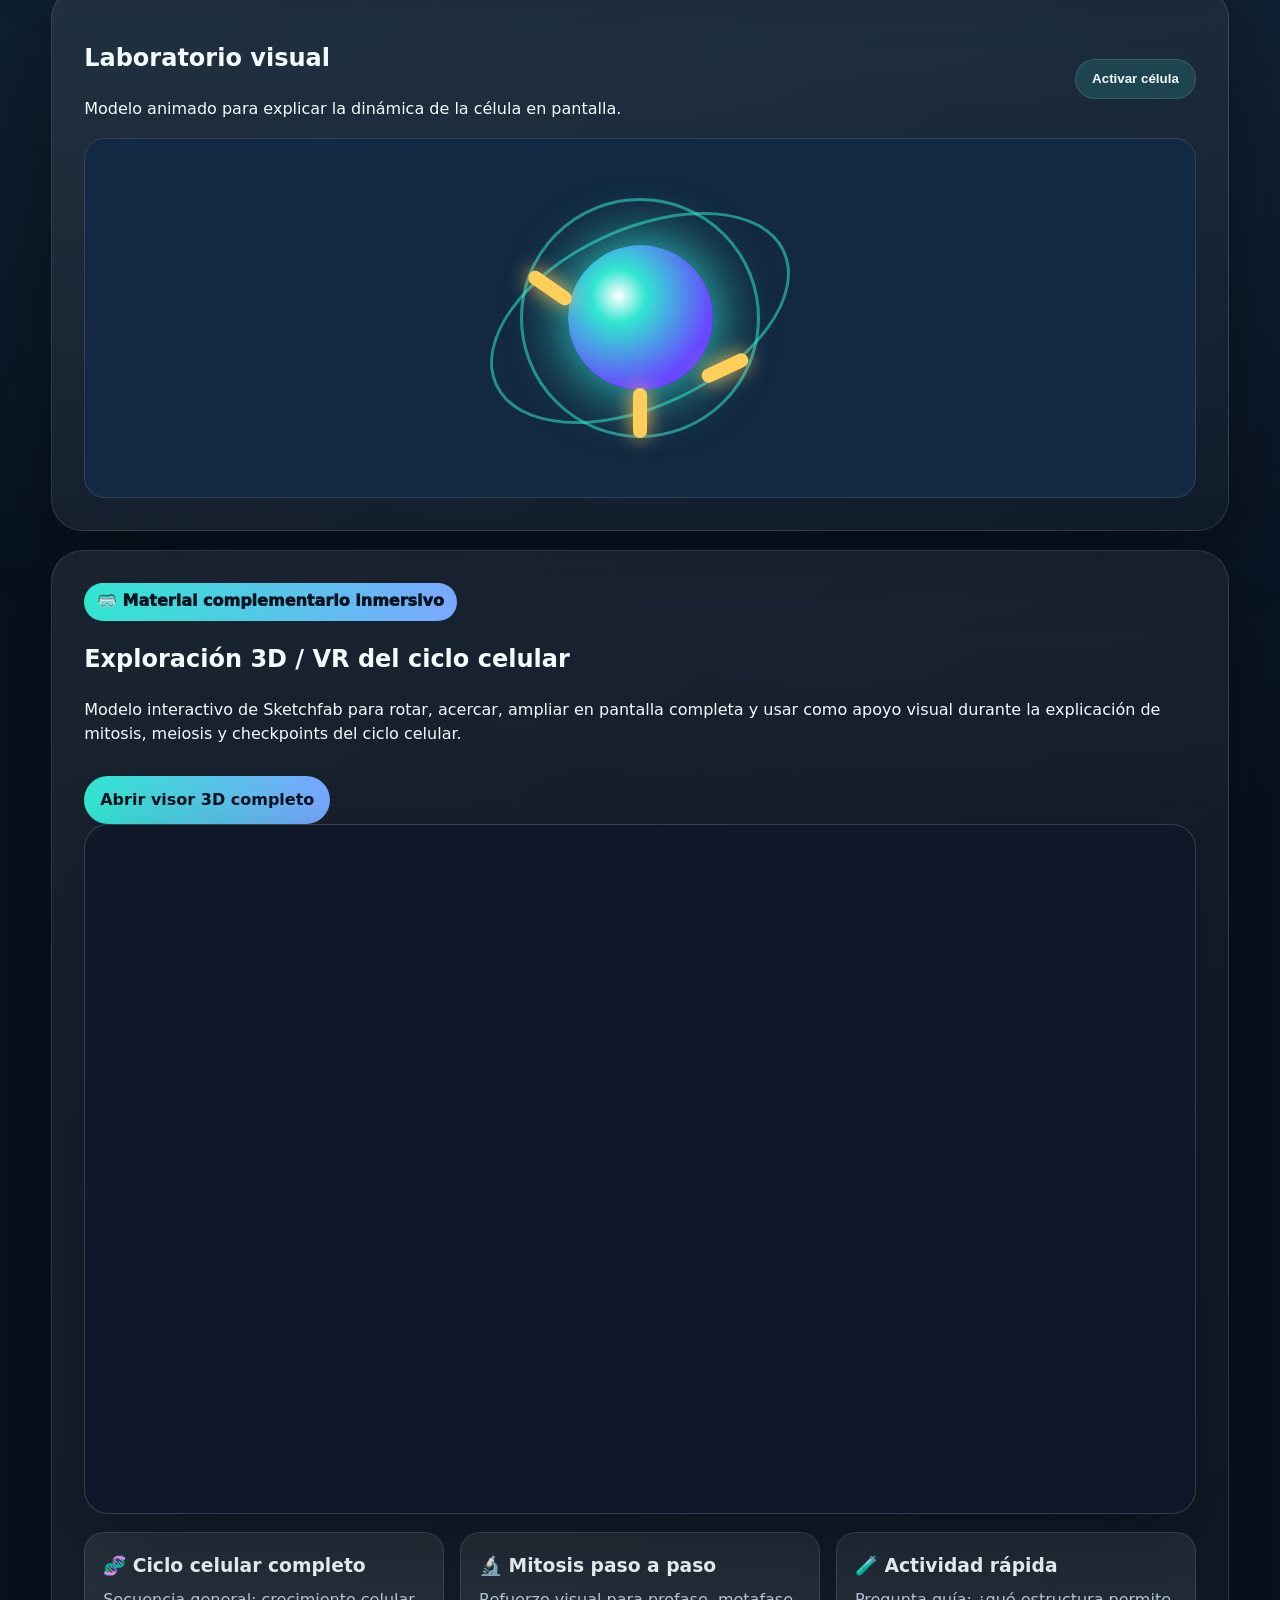
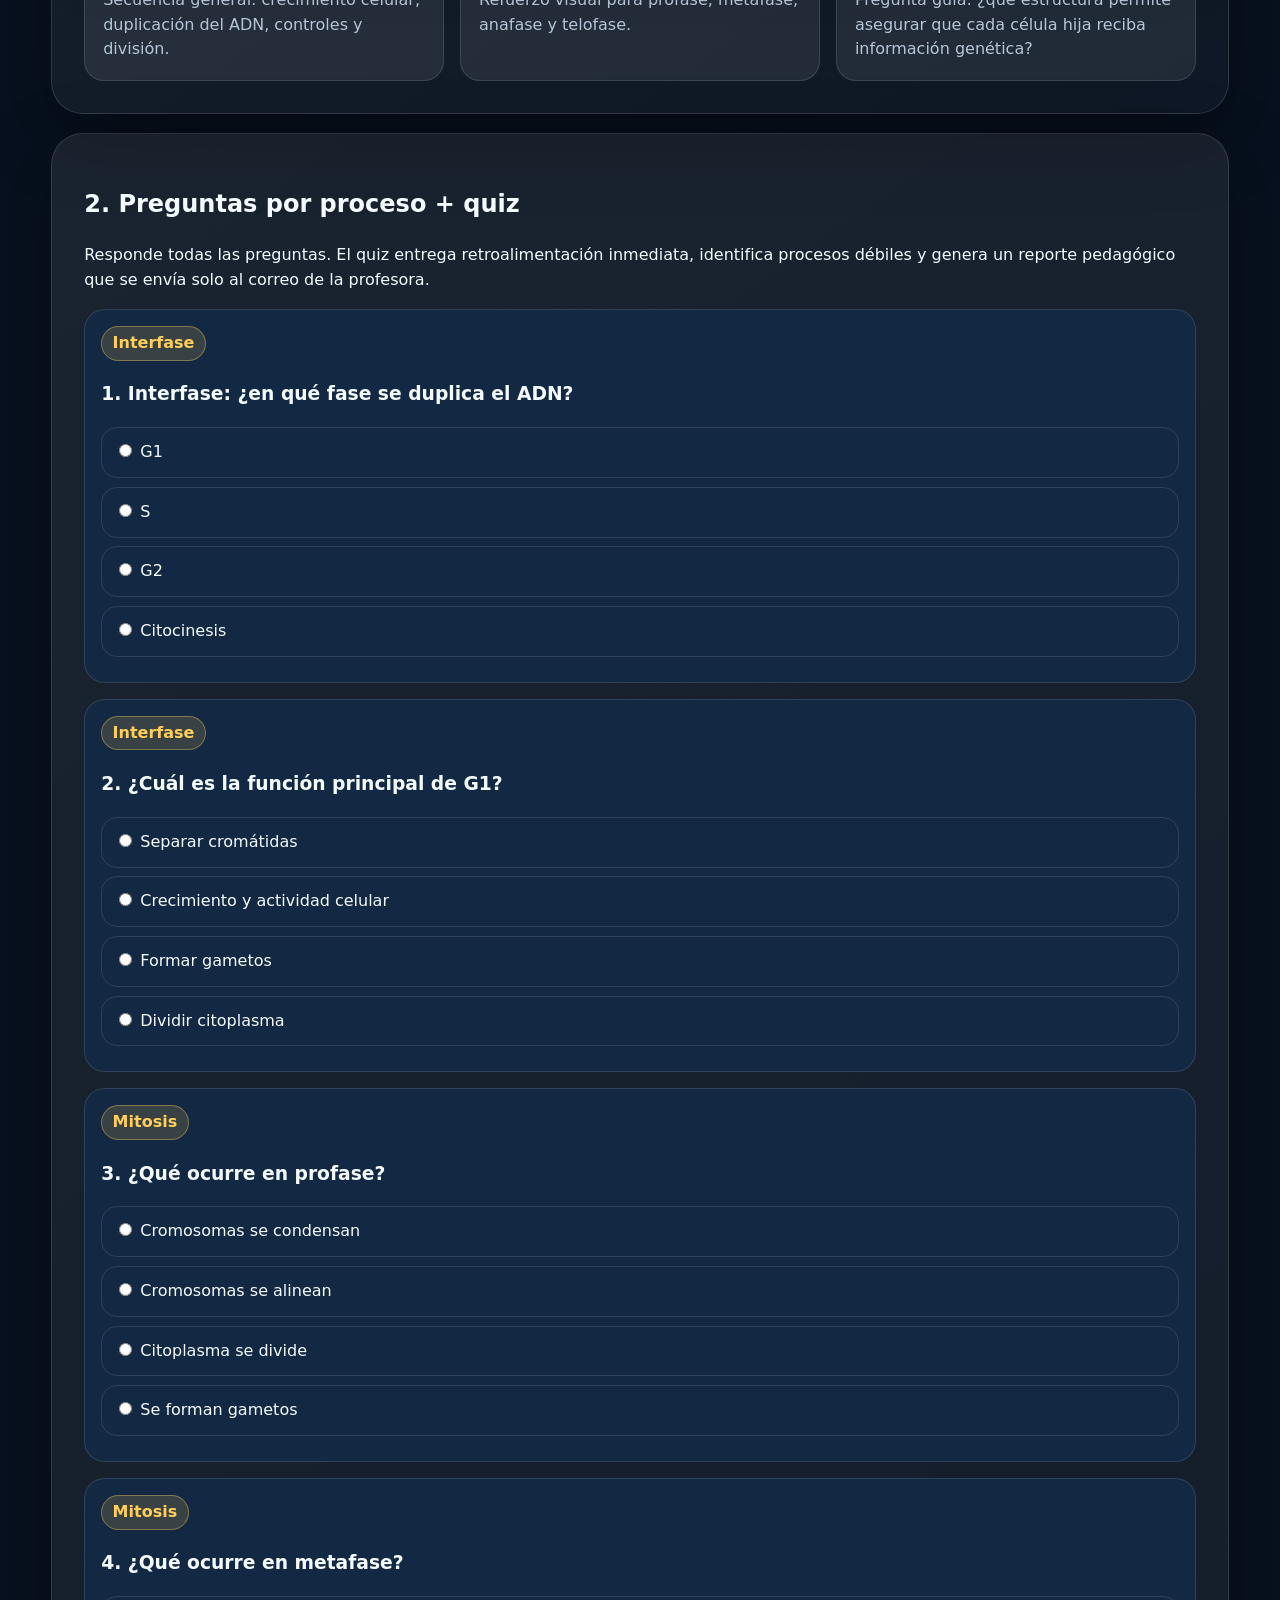
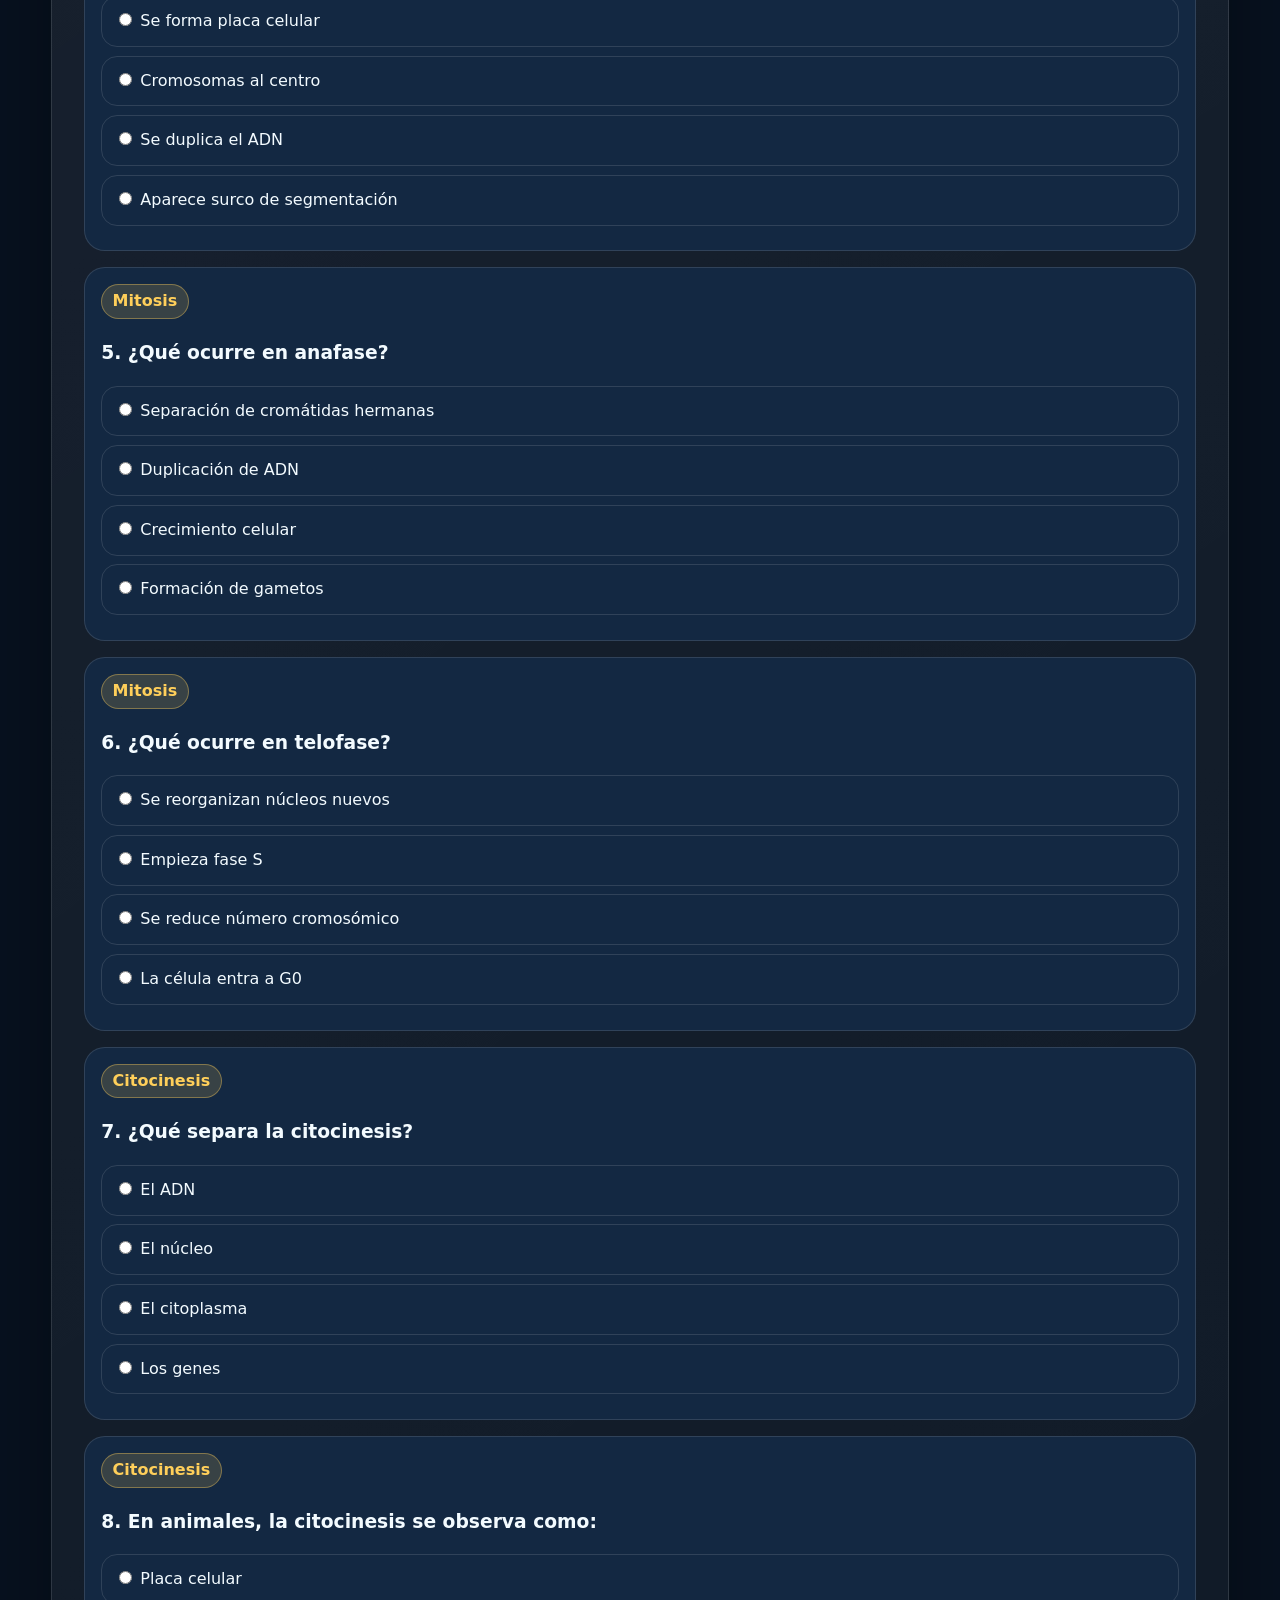
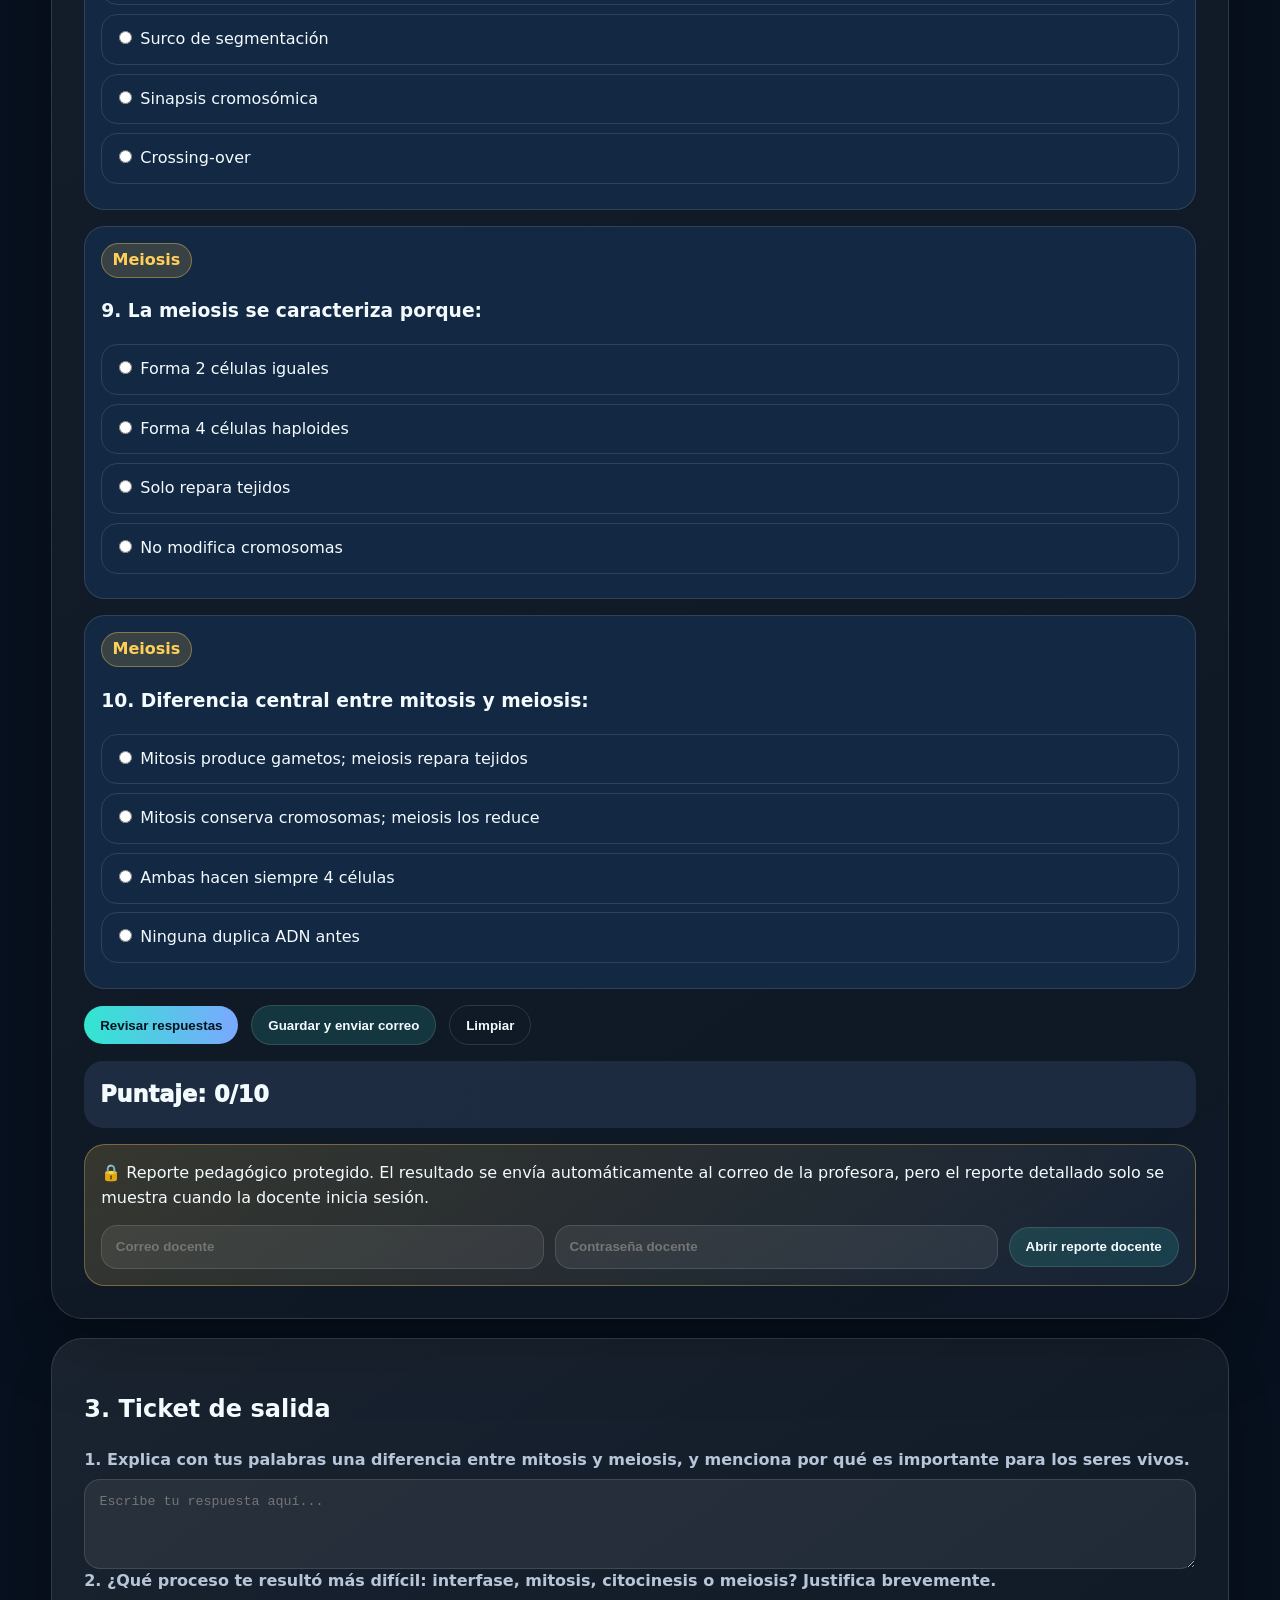
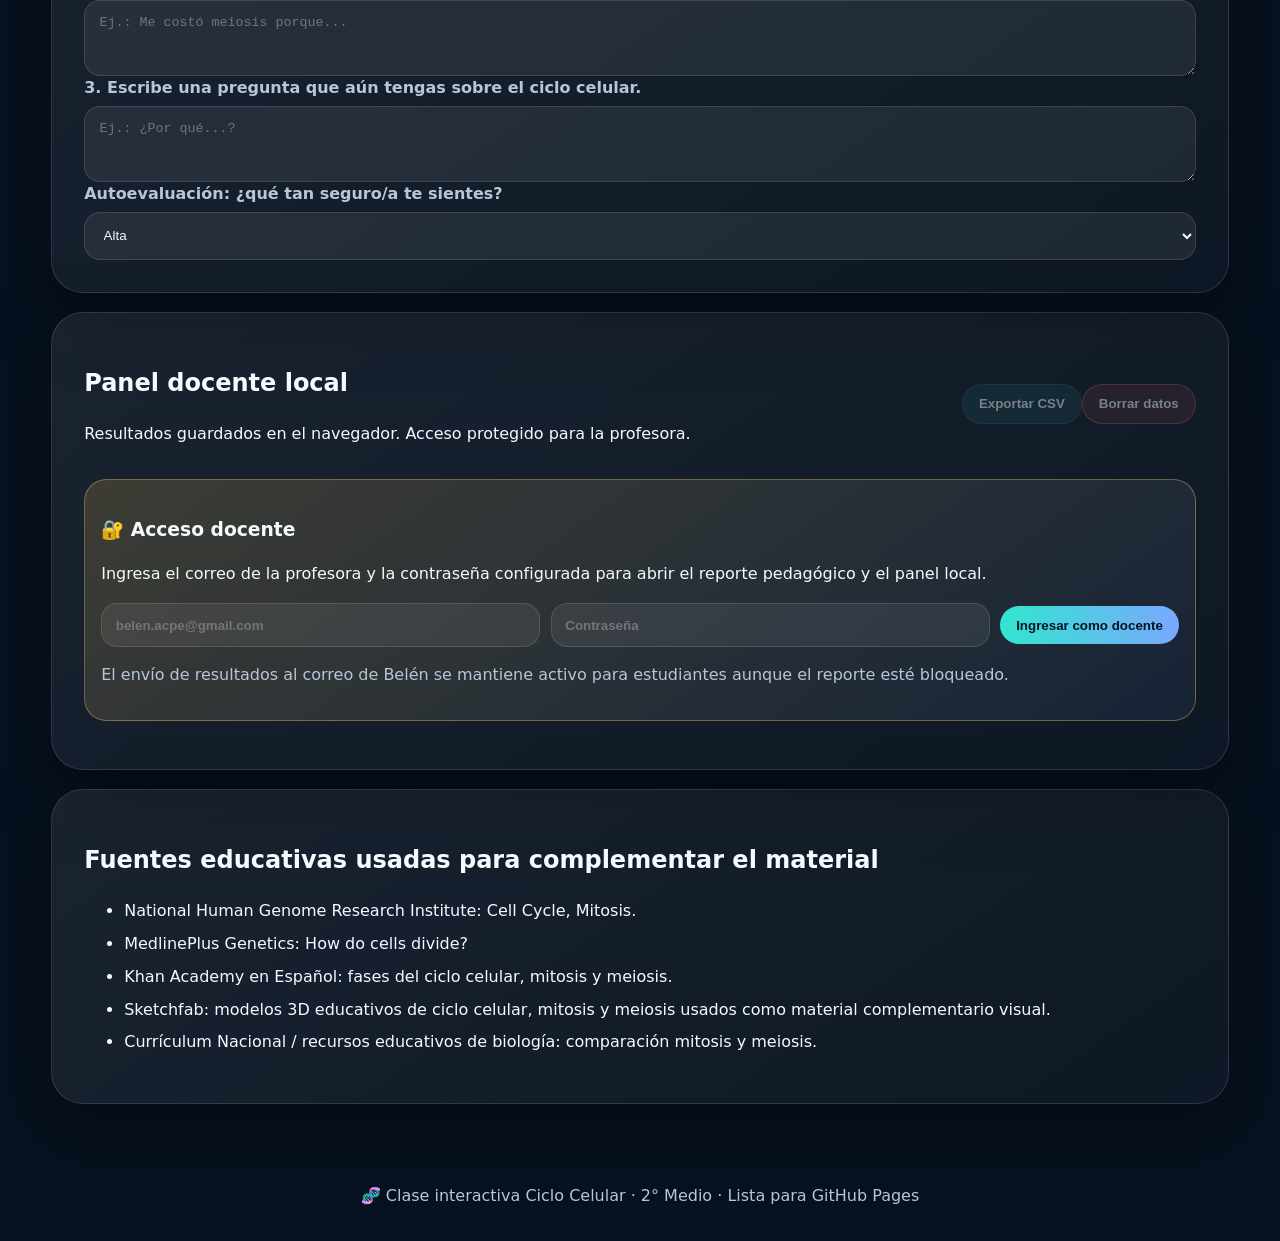
==== commit 7749a601: "Add files via upload Incorpora escenas en 3D" ====
--- a/index.html
+++ b/index.html
@@ -13,7 +13,7 @@
     <nav class="topbar">
       <div class="brand"><span class="logo">🧬</span><strong>Ciclo Celular</strong><small>2° Medio · Biología</small></div>
       <div class="navlinks">
-        <a href="#clase">Clase</a><a href="#quiz">Quiz</a><a href="#ticket">Ticket</a><a href="#panel">Panel docente</a><a href="#fuentes">Fuentes</a>
+        <a href="#clase">Clase</a><a href="#modelo3d">3D/VR</a><a href="#quiz">Quiz</a><a href="#ticket">Ticket</a><a href="#panel">Panel docente</a><a href="#fuentes">Fuentes</a>
       </div>
     </nav>
     <section class="hero-grid">
@@ -67,11 +67,32 @@
       <div class="cell-stage" id="cellStage"><div class="cell"></div><div class="ring r1"></div><div class="ring r2"></div><div class="chrom c1"></div><div class="chrom c2"></div><div class="chrom c3"></div></div>
     </section>
 
+
+
+    <section id="modelo3d" class="panel modelo3d-section">
+      <div class="section-head">
+        <div>
+          <span class="badge">🥽 Material complementario inmersivo</span>
+          <h2>Exploración 3D / VR del ciclo celular</h2>
+          <p>Modelo interactivo de Sketchfab para rotar, acercar, ampliar en pantalla completa y usar como apoyo visual durante la explicación de mitosis, meiosis y checkpoints del ciclo celular.</p>
+        </div>
+        <a class="btn primary" href="3d.html">Abrir visor 3D completo</a>
+      </div>
+      <div class="viewer-card">
+        <iframe title="Cell Cycle phases and check points - 3D model" frameborder="0" allowfullscreen mozallowfullscreen="true" webkitallowfullscreen="true" allow="autoplay; fullscreen; xr-spatial-tracking" src="https://sketchfab.com/models/35f5205532044fc880d88defee2bbc68/embed"></iframe>
+      </div>
+      <div class="model-grid">
+        <article><h3>🧬 Ciclo celular completo</h3><p>Secuencia general: crecimiento celular, duplicación del ADN, controles y división.</p></article>
+        <article><h3>🔬 Mitosis paso a paso</h3><p>Refuerzo visual para profase, metafase, anafase y telofase.</p></article>
+        <article><h3>🧪 Actividad rápida</h3><p>Pregunta guía: ¿qué estructura permite asegurar que cada célula hija reciba información genética?</p></article>
+      </div>
+    </section>
+
     <section id="quiz" class="panel quiz">
       <h2>2. Preguntas por proceso + quiz</h2><p>Responde todas las preguntas. El quiz entrega retroalimentación inmediata, identifica procesos débiles y genera un reporte pedagógico que se envía solo al correo de la profesora.</p>
       <form id="quizForm"></form>
-      <div class="actions"><button class="btn primary" id="gradeBtn">Revisar respuestas</button><button class="btn ghost" id="resetBtn">Limpiar respuestas</button></div>
-      <div class="scorebox" id="scoreBox">Puntaje: 0/10</div><div class="send-status" id="sendStatus" aria-live="polite"></div>
+      <div class="actions"><button class="btn primary" id="gradeBtn">Revisar respuestas</button><button class="btn soft" id="saveBtn">Guardar y enviar correo</button><button class="btn ghost" id="resetBtn">Limpiar</button></div>
+      <div class="scorebox" id="scoreBox">Puntaje: 0/10</div>
       <div class="reportbox locked" id="reportBox">
         🔒 Reporte pedagógico protegido. El resultado se envía automáticamente al correo de la profesora, pero el reporte detallado solo se muestra cuando la docente inicia sesión.
         <div class="teacher-login-inline">
@@ -88,10 +109,6 @@
       <label>2. ¿Qué proceso te resultó más difícil: interfase, mitosis, citocinesis o meiosis? Justifica brevemente.<textarea id="ticketDificultad" rows="3" placeholder="Ej.: Me costó meiosis porque..."></textarea></label>
       <label>3. Escribe una pregunta que aún tengas sobre el ciclo celular.<textarea id="ticketPregunta" rows="3" placeholder="Ej.: ¿Por qué...?"></textarea></label>
       <label>Autoevaluación: ¿qué tan seguro/a te sientes?<select id="confidence"><option value="Alta">Alta</option><option value="Media">Media</option><option value="Baja">Baja</option></select></label>
-      <div class="actions final-actions">
-        <button class="btn primary btn-final" id="saveBtn" type="button">✅ Finalizar actividades y enviar reporte a la profesora</button>
-      </div>
-      <p class="note">Al finalizar, el reporte pedagógico individual se enviará automáticamente solo al correo docente configurado.</p>
     </section>
 
     <section id="panel" class="panel teacher teacher-locked">
@@ -115,7 +132,7 @@
 
     <section id="fuentes" class="panel sources">
       <h2>Fuentes educativas usadas para complementar el material</h2>
-      <ul><li>National Human Genome Research Institute: Cell Cycle, Mitosis.</li><li>MedlinePlus Genetics: How do cells divide?</li><li>Khan Academy en Español: fases del ciclo celular, mitosis y meiosis.</li><li>Currículum Nacional / recursos educativos de biología: comparación mitosis y meiosis.</li></ul>
+      <ul><li>National Human Genome Research Institute: Cell Cycle, Mitosis.</li><li>MedlinePlus Genetics: How do cells divide?</li><li>Khan Academy en Español: fases del ciclo celular, mitosis y meiosis.</li><li>Sketchfab: modelos 3D educativos de ciclo celular, mitosis y meiosis usados como material complementario visual.</li><li>Currículum Nacional / recursos educativos de biología: comparación mitosis y meiosis.</li></ul>
     </section>
   </main>
   <footer>🧬 Clase interactiva Ciclo Celular · 2° Medio · Lista para GitHub Pages</footer>
--- a/assets/styles.css
+++ b/assets/styles.css
@@ -12,40 +12,24 @@
 .teacher-locked table,.teacher-locked .stats{filter:blur(4px);pointer-events:none;user-select:none;opacity:.45}
 @media(max-width:850px){.teacher-login-inline{display:grid}.teacher-login-inline input{min-width:0;width:100%}}
 
-/* Ajustes finales solicitados: envío al terminar + responsive PC/tablet/celular */
-.final-actions{margin-top:1rem}
-.btn-final{font-size:1.05rem;padding:1rem 1.25rem;box-shadow:0 12px 35px rgba(49,230,208,.22)}
-.send-status{margin:.8rem 0 0;padding:.85rem 1rem;border-radius:1rem;border:1px solid var(--line);background:rgba(49,230,208,.10);font-weight:850;color:var(--text)}
-button,input,select,textarea{font:inherit}
-@media(max-width:1024px){
-  .hero-grid{grid-template-columns:1fr}
-  .grid-form{grid-template-columns:repeat(2,1fr)}
-  .sequence{grid-template-columns:1fr}
-  .step:first-child,.step:last-child{grid-column:auto}
-}
-@media(max-width:720px){
-  .hero h1{font-size:clamp(2rem,10vw,3rem)}
-  .topbar{border-radius:1rem}
-  .brand{align-items:flex-start}
-  .brand small{display:block}
-  .navlinks{width:100%;display:grid;grid-template-columns:repeat(2,1fr)}
-  .navlinks a{text-align:center}
-  .grid-form,.mini-grid,.compare,.stats{grid-template-columns:1fr}
-  .actions,.cta-row,.section-head{display:grid;grid-template-columns:1fr}
-  .btn,.navlinks a,.tools button{width:100%;text-align:center}
-  .tools{left:0;right:0;top:0;border-radius:0;grid-template-columns:repeat(5,minmax(84px,1fr));z-index:20}
-  .tools button{white-space:nowrap}
-  .wrap{width:94vw}
-  .panel,.hero-copy,.hero-card{border-radius:1.25rem;padding:1rem}
-  .table-wrap{overflow-x:auto;-webkit-overflow-scrolling:touch}
-  table{min-width:900px}
-  input,select,textarea{font-size:16px}
-}
-@media(max-width:430px){
-  .navlinks{grid-template-columns:1fr}
-  .hero{padding:.75rem}
-  .tools{overflow-x:auto}
-  .cell{width:112px;height:112px}
-  .r1{width:190px;height:190px}
-  .r2{width:250px;height:150px}
-}
+
+/* === Material 3D / VR complementario === */
+.modelo3d-section{overflow:hidden;}
+.viewer-card{position:relative;width:100%;border-radius:24px;overflow:hidden;border:1px solid rgba(255,255,255,.16);background:rgba(15,23,42,.72);box-shadow:0 28px 80px rgba(0,0,0,.28);}
+.viewer-card::before{content:"";display:block;padding-top:62%;}
+.viewer-card iframe{position:absolute;inset:0;width:100%;height:100%;border:0;}
+.model-grid{display:grid;grid-template-columns:repeat(3,minmax(0,1fr));gap:16px;margin-top:18px;}
+.model-grid article{padding:18px;border-radius:20px;background:rgba(255,255,255,.08);border:1px solid rgba(255,255,255,.12);}
+.model-grid h3{margin:0 0 8px;}
+.model-grid p{margin:0;color:var(--muted);}
+.viewer-page .viewer-hero{padding:32px 0 8px;}
+.viewer-page .viewer-shell{width:min(1180px,92vw);margin:0 auto 32px;}
+.viewer-page .viewer-main{display:grid;grid-template-columns:1.6fr .9fr;gap:20px;align-items:start;}
+.viewer-page .viewer-panel{padding:22px;border-radius:24px;background:rgba(255,255,255,.08);border:1px solid rgba(255,255,255,.14);}
+.viewer-page .embed-large{min-height:560px;}
+.viewer-page .embed-large::before{padding-top:64%;}
+.viewer-list{display:grid;gap:12px;}
+.viewer-list a{display:block;padding:14px 16px;border-radius:16px;background:rgba(34,197,94,.12);border:1px solid rgba(34,197,94,.24);color:inherit;text-decoration:none;}
+.viewer-list a:hover{transform:translateY(-1px);}
+@media (max-width:900px){.model-grid{grid-template-columns:1fr;}.viewer-page .viewer-main{grid-template-columns:1fr;}.viewer-page .embed-large{min-height:420px;}}
+@media (max-width:560px){.viewer-card::before{padding-top:86%;}.viewer-page .embed-large{min-height:360px;}.section-head{gap:14px;}.section-head .btn{width:100%;justify-content:center;}}
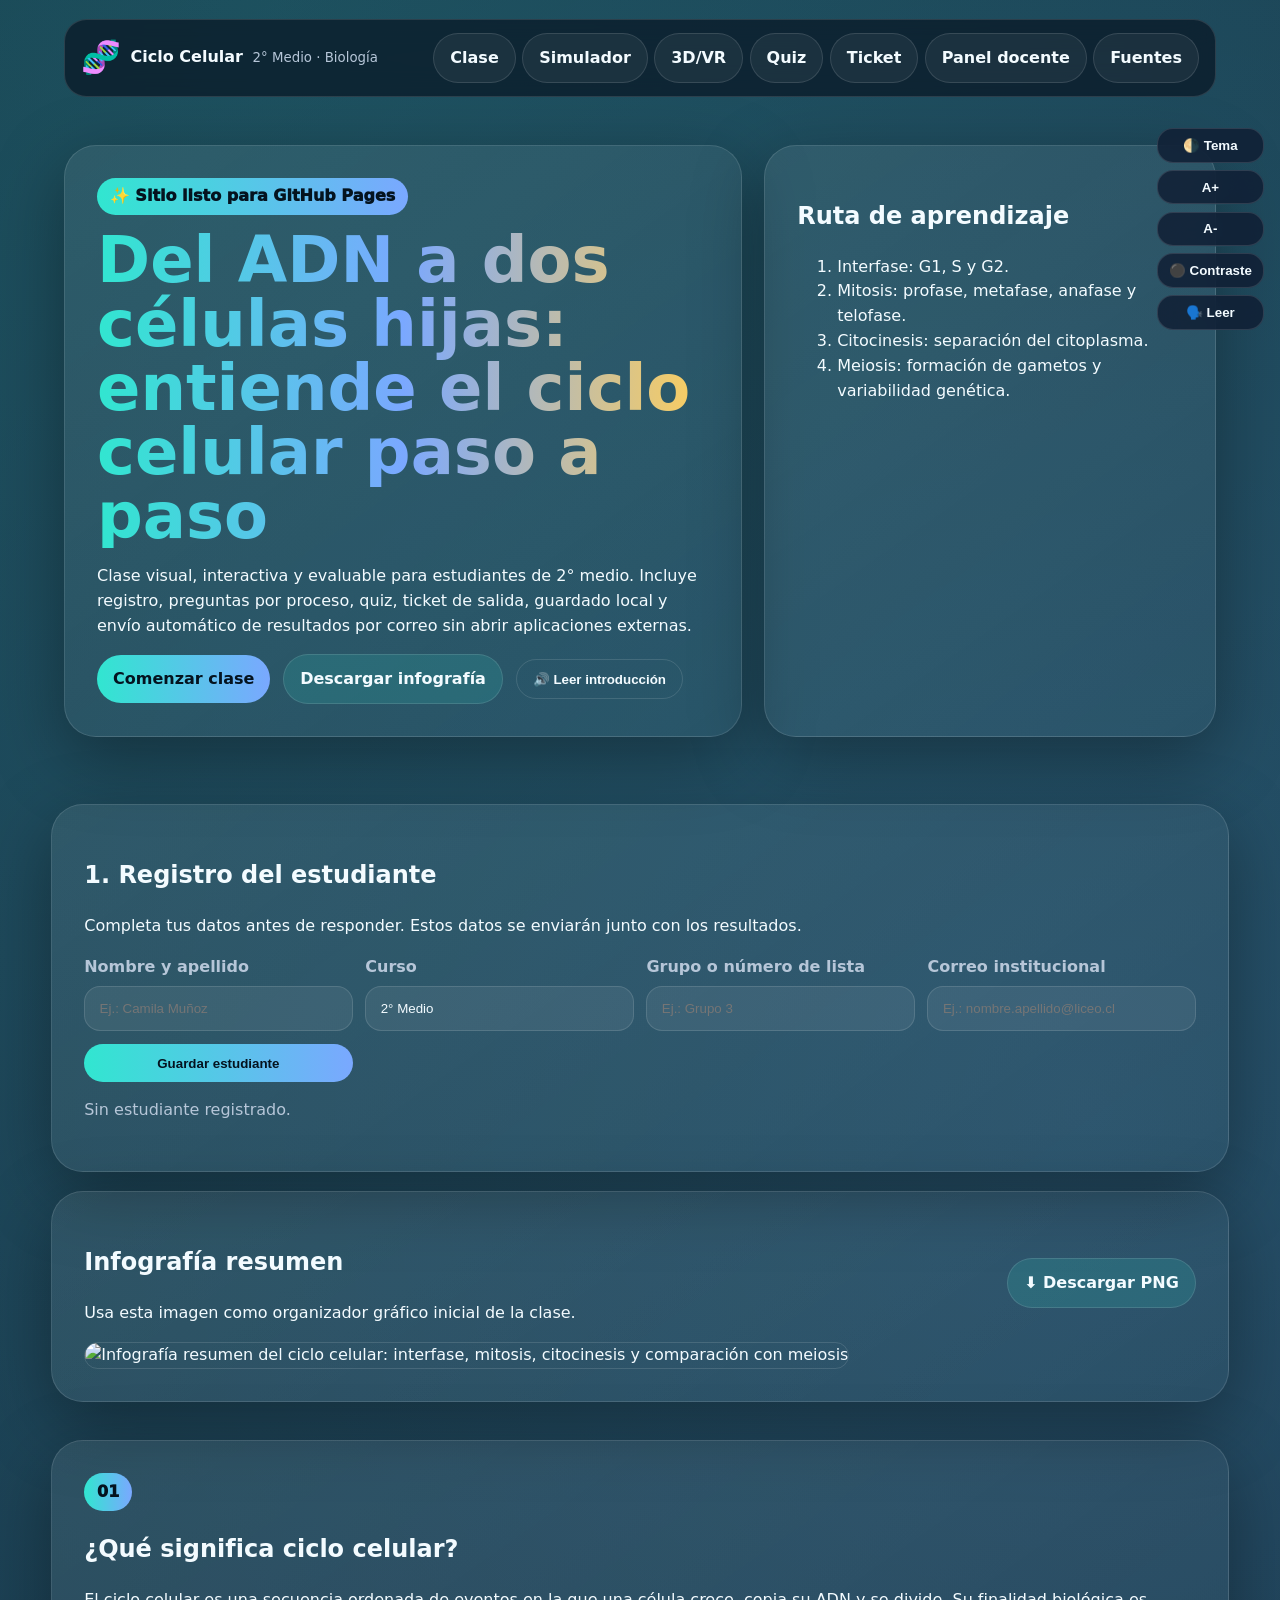
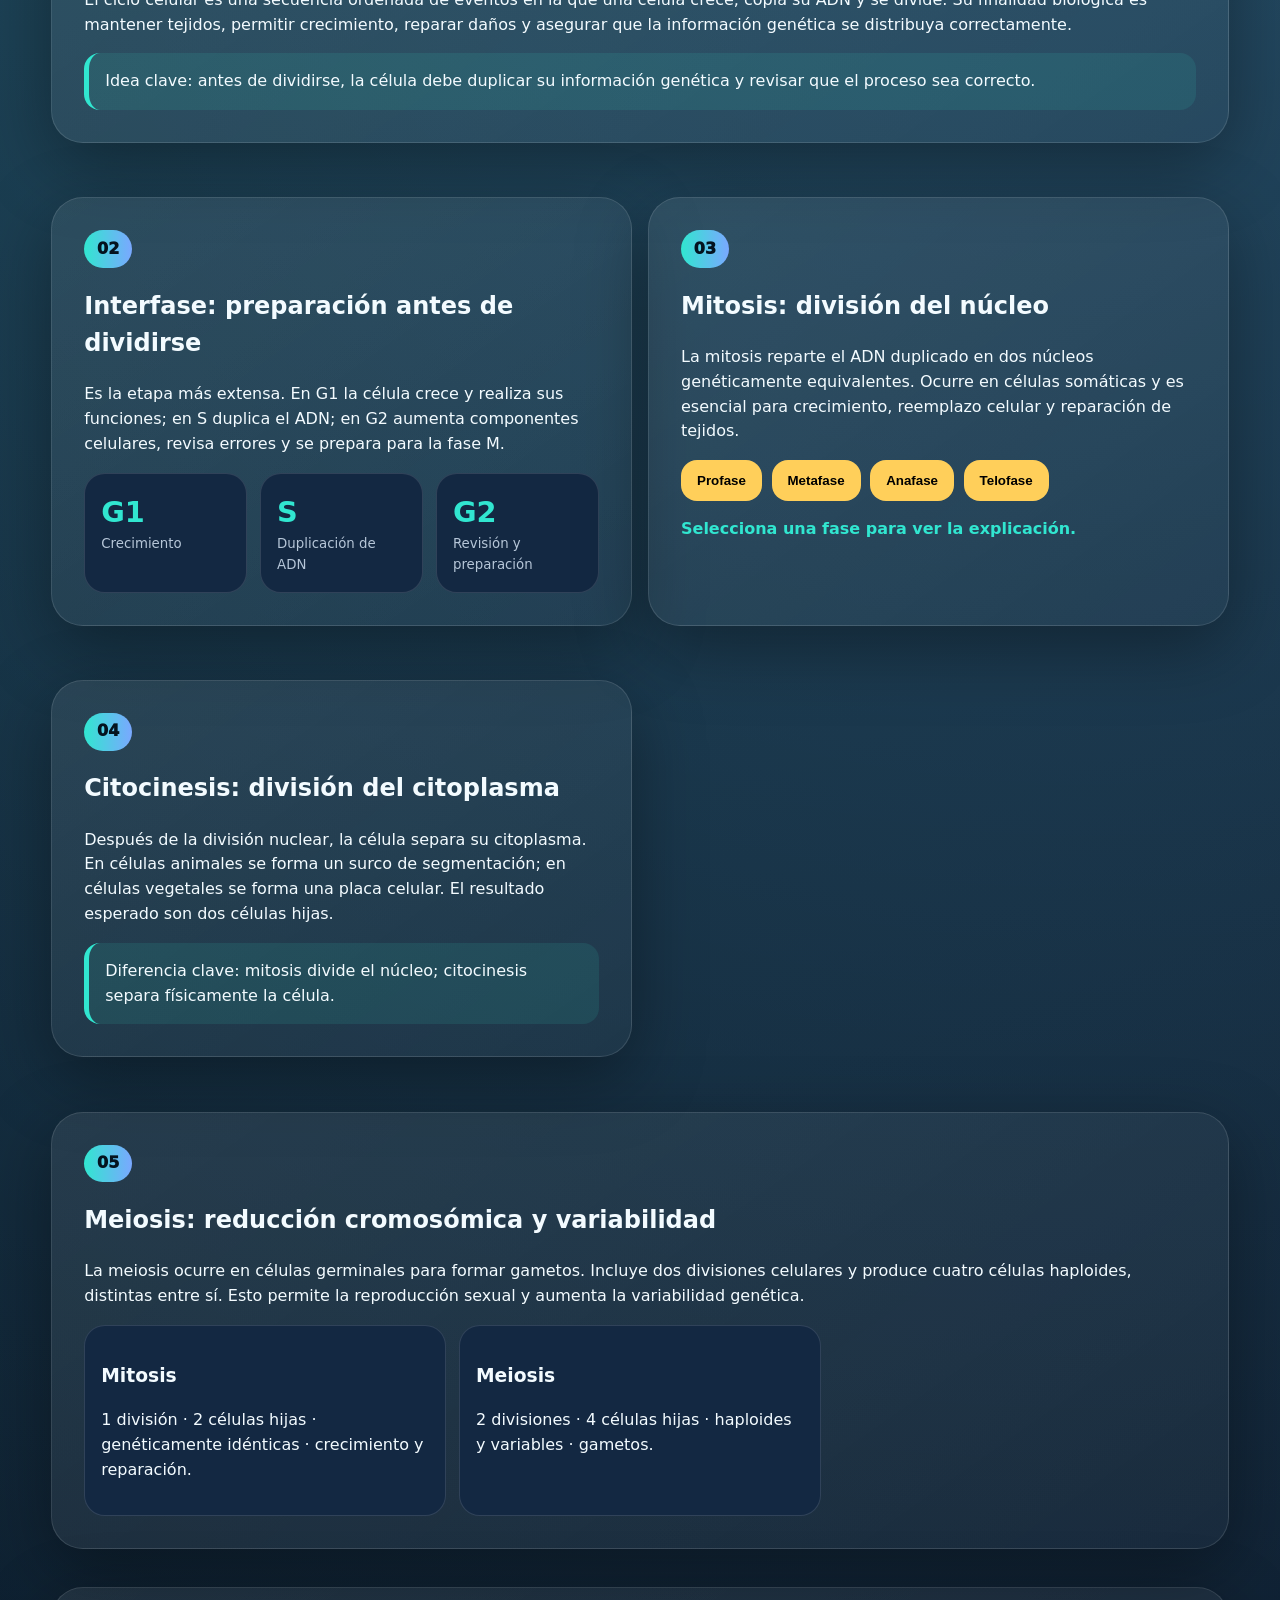
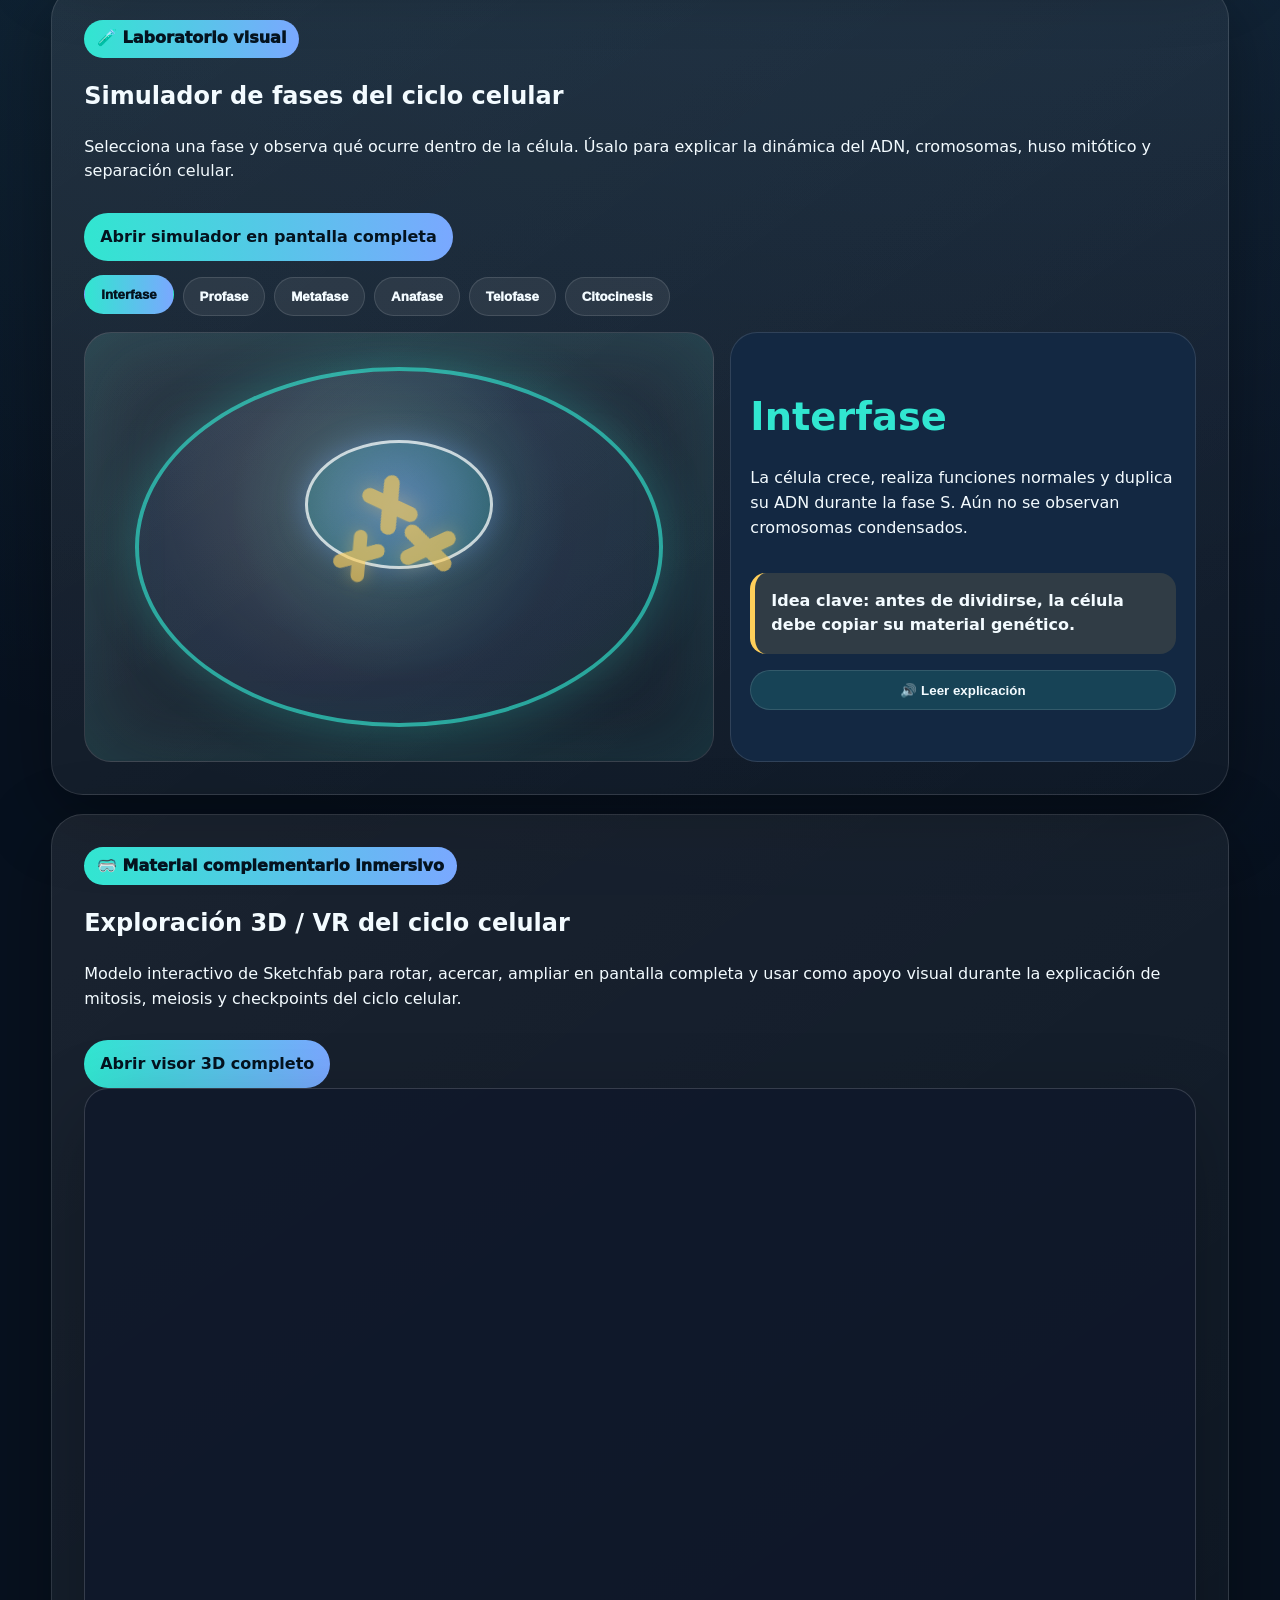
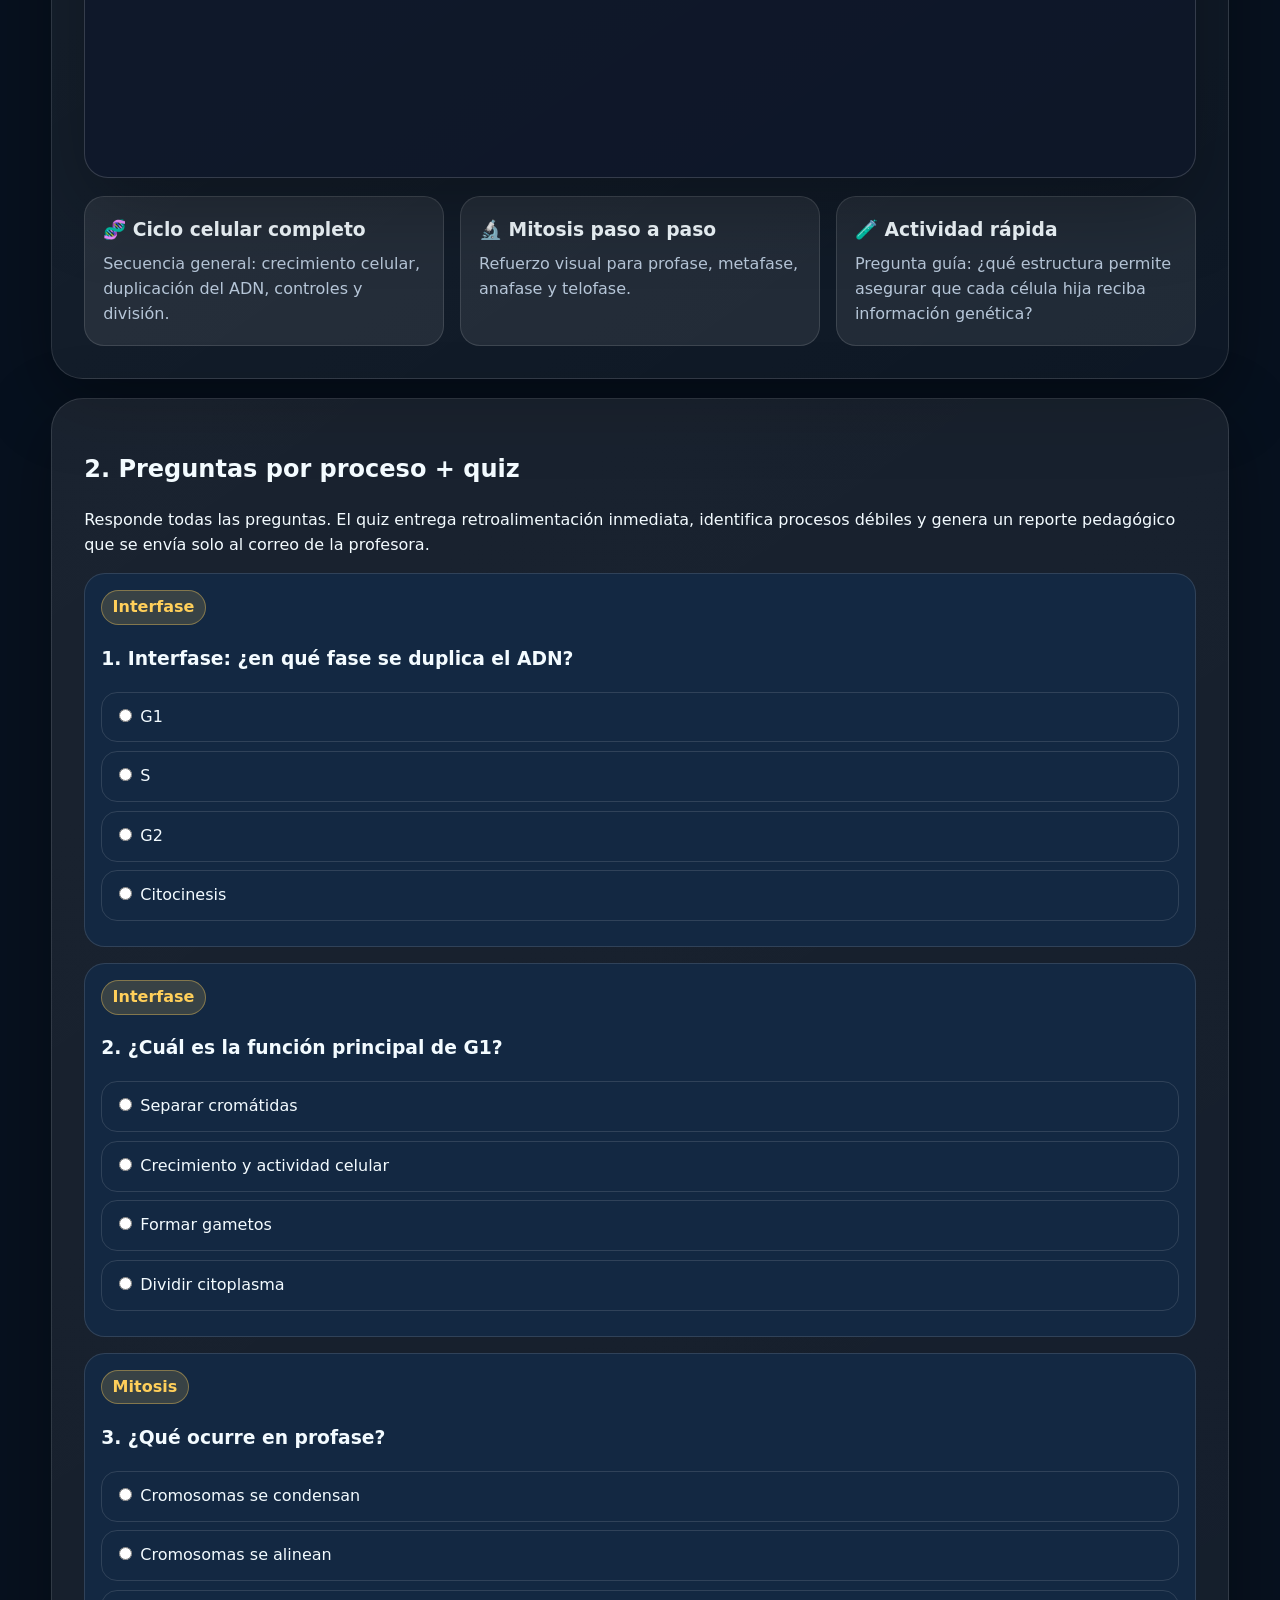
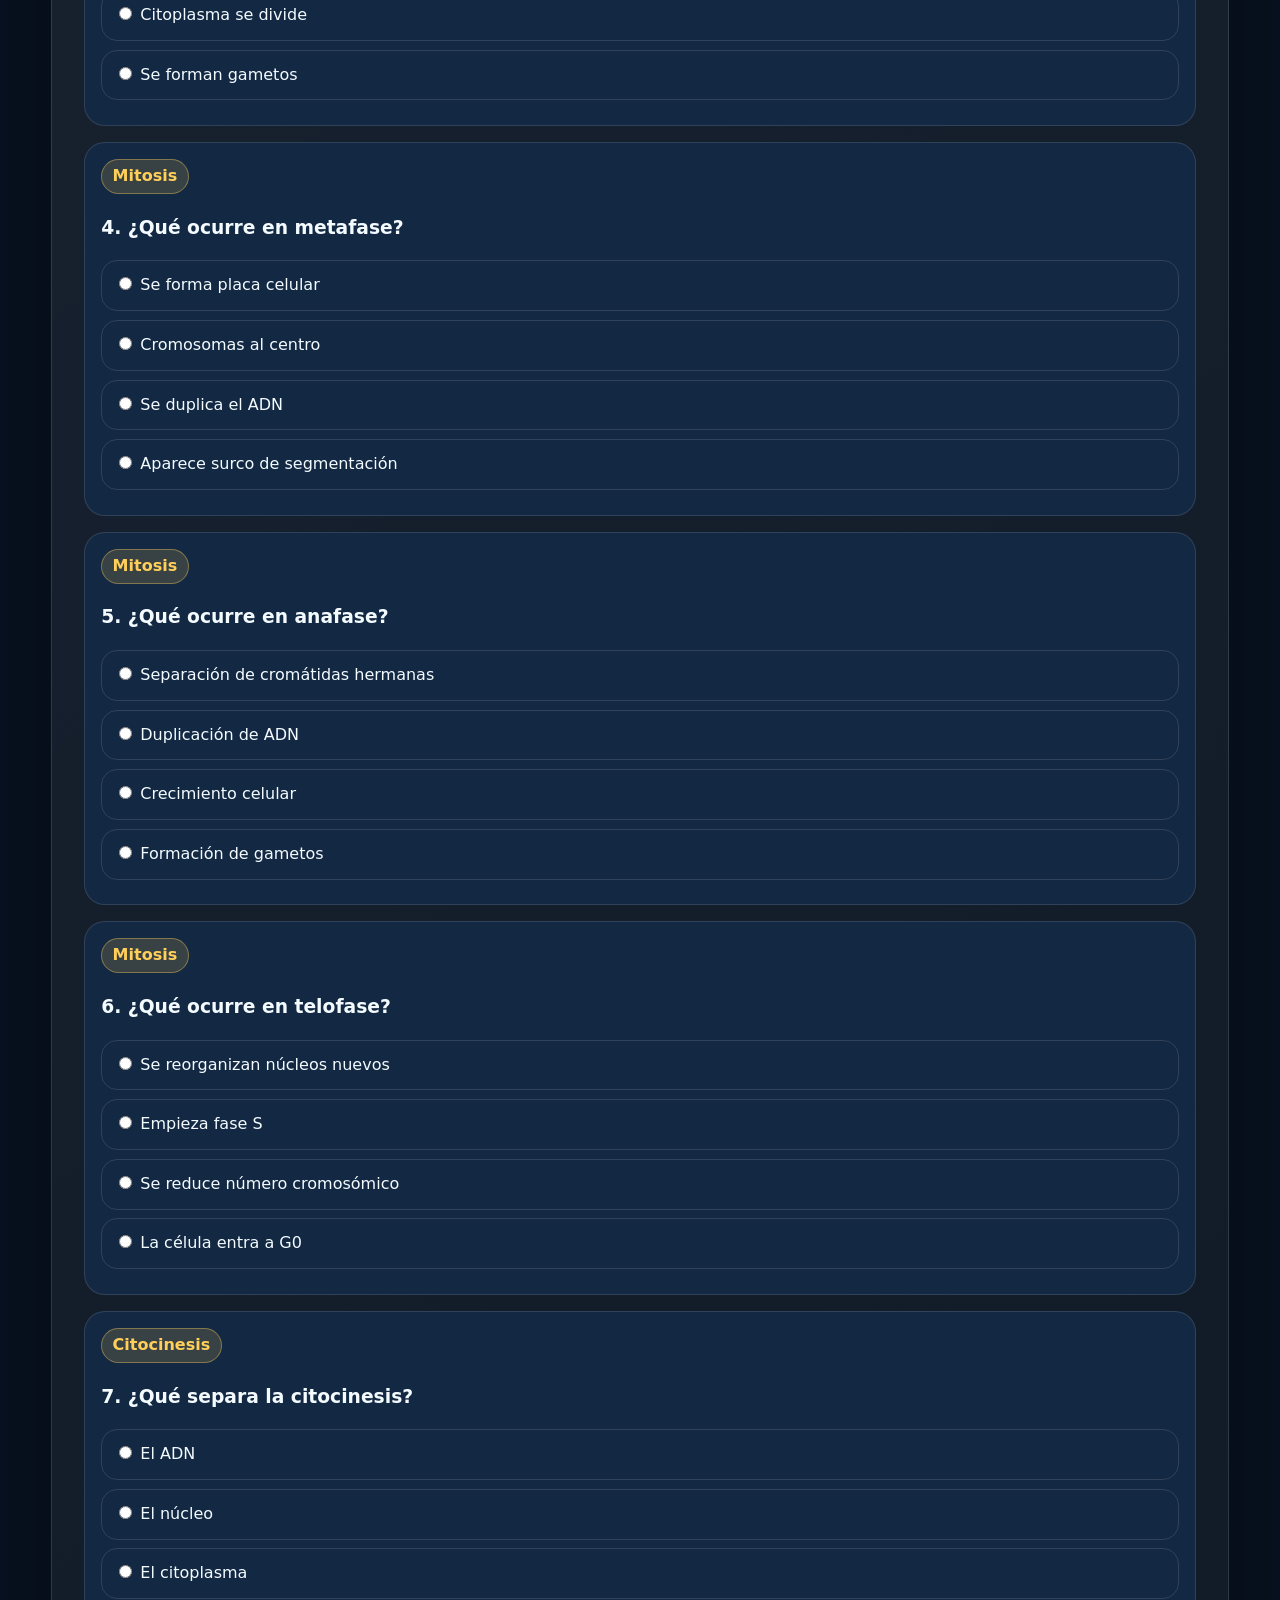
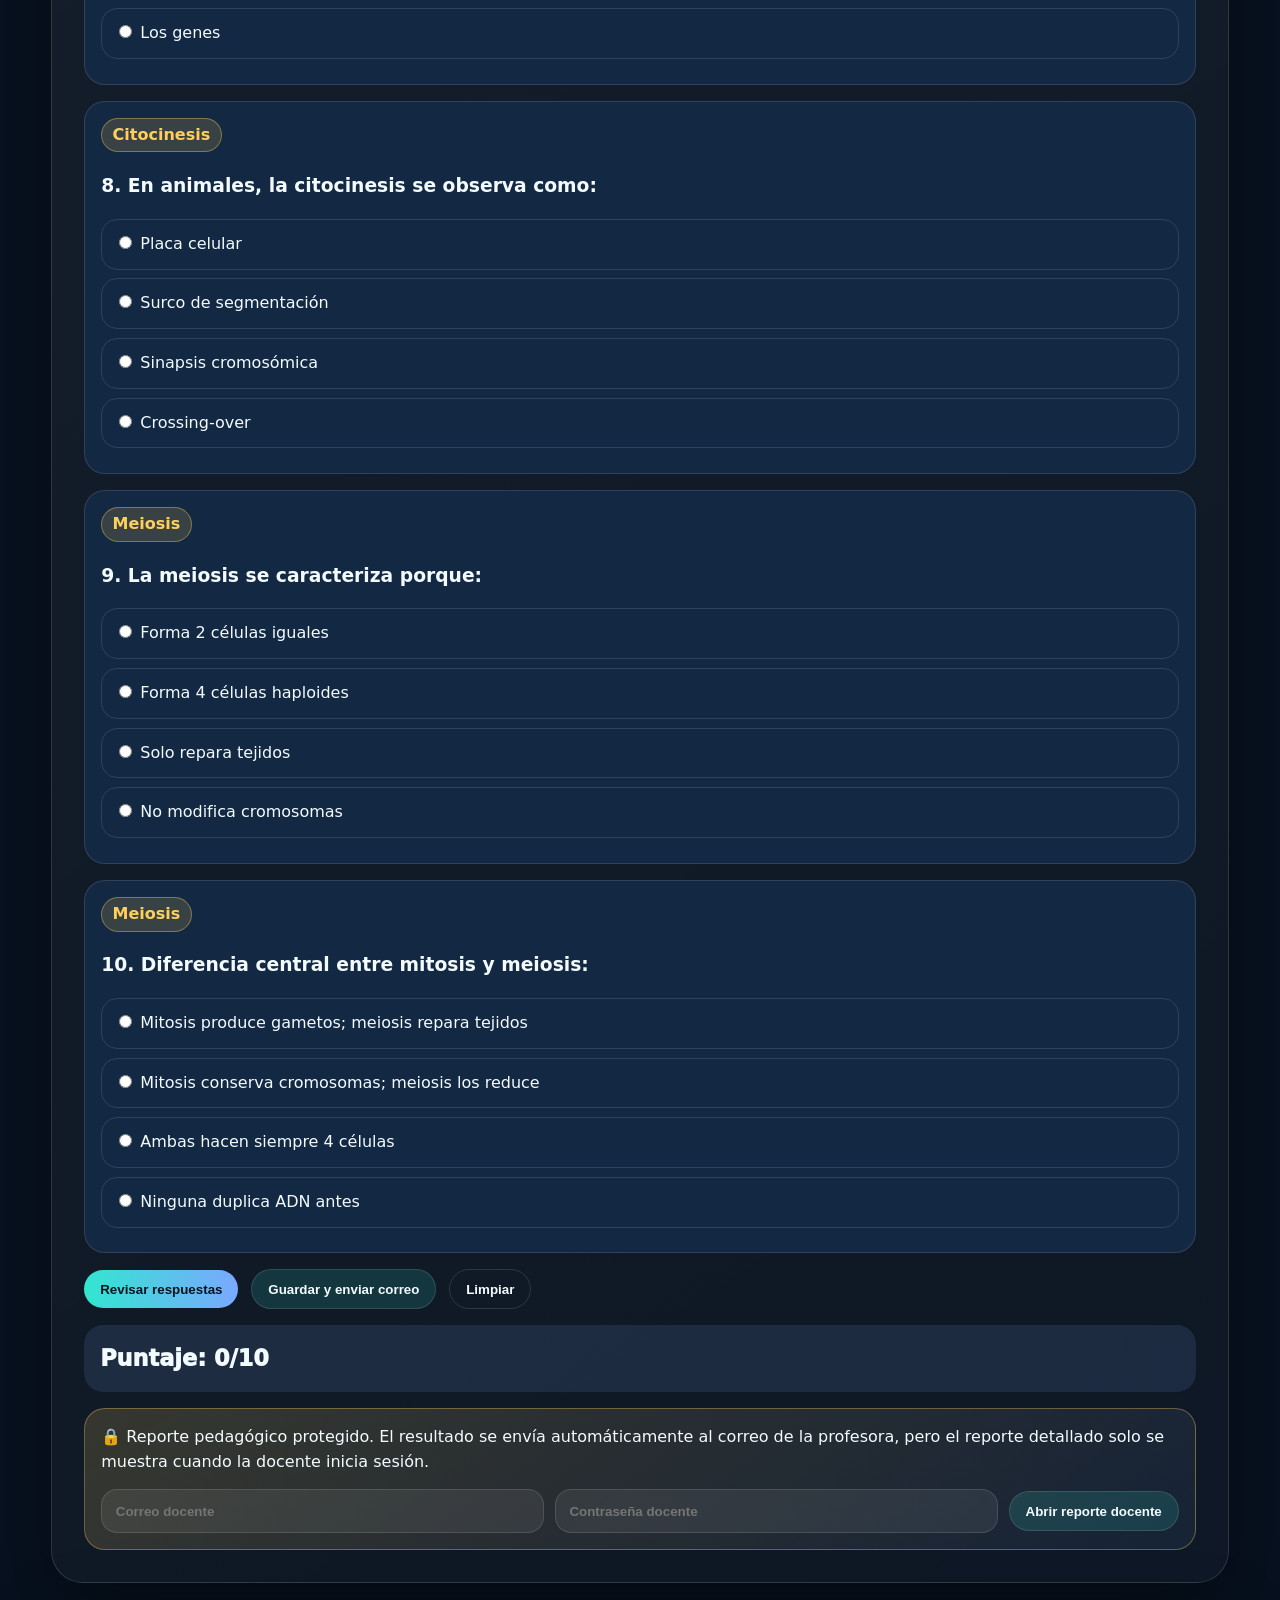
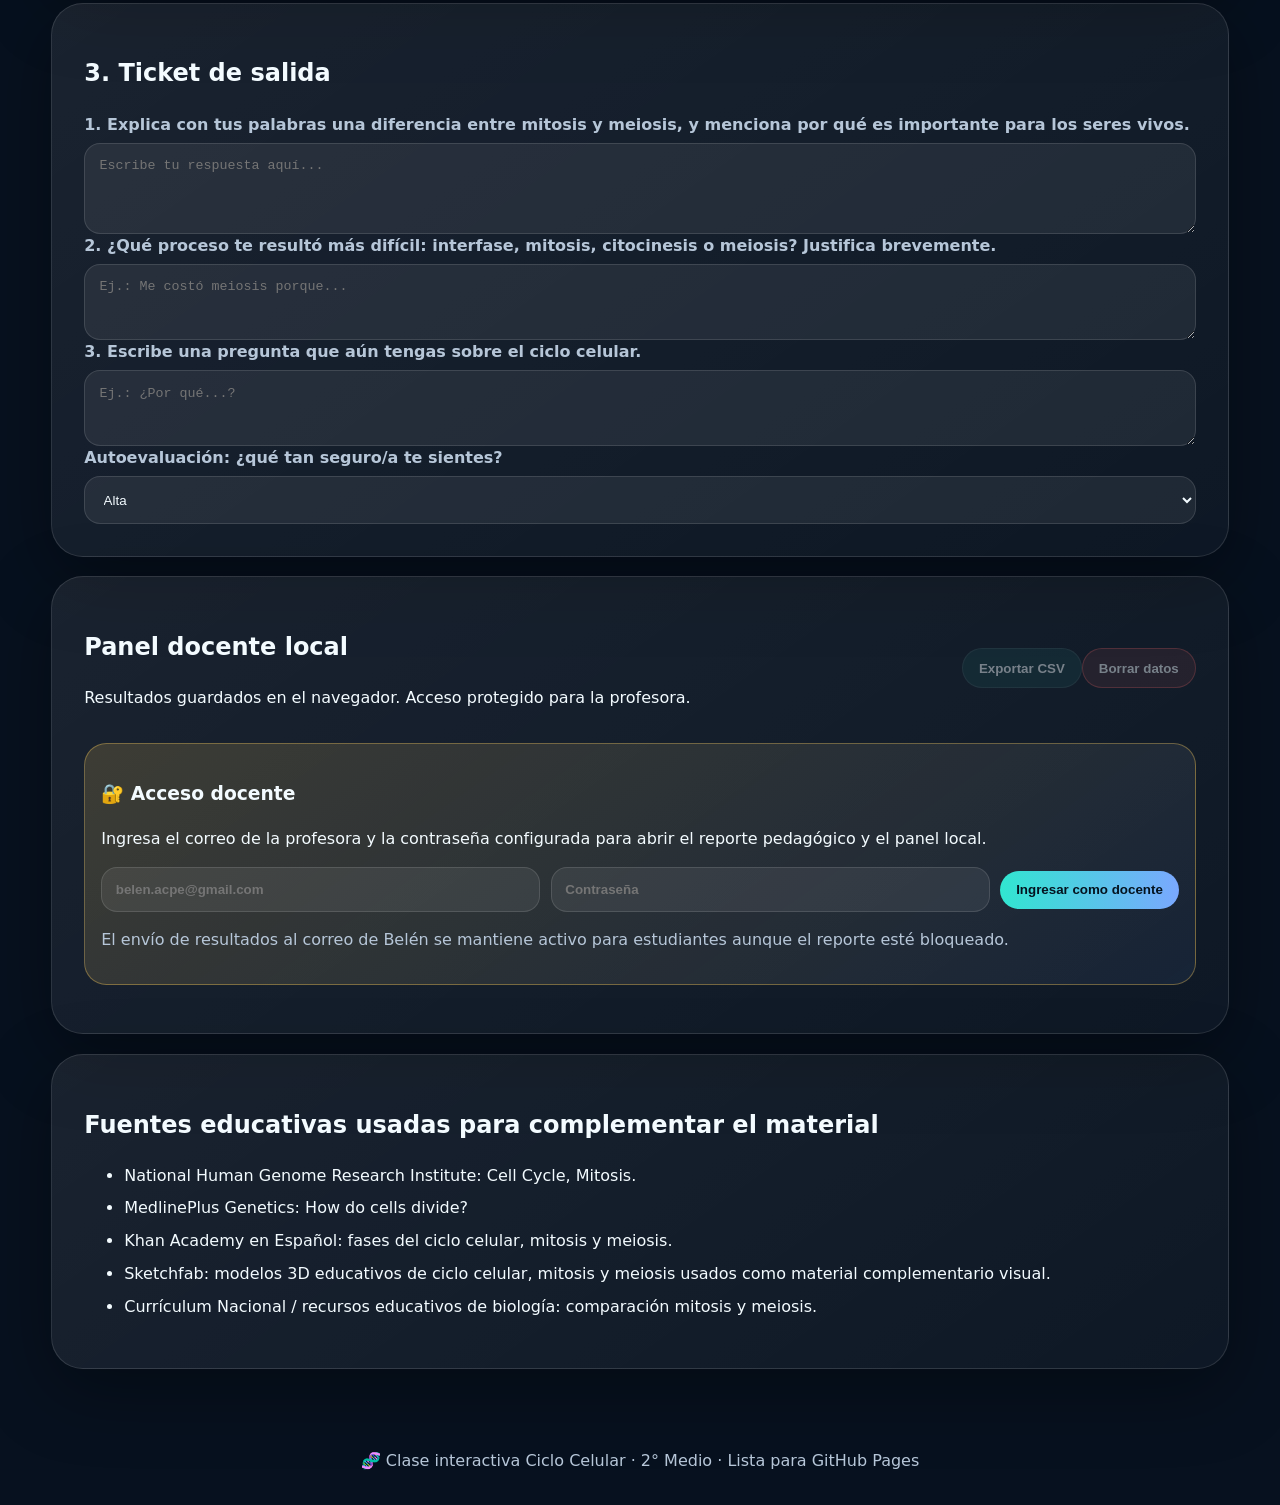
==== commit 0f1c2ed4: "Add files via upload Incorpora simulador y 3D" ====
--- a/index.html
+++ b/index.html
@@ -13,7 +13,7 @@
     <nav class="topbar">
       <div class="brand"><span class="logo">🧬</span><strong>Ciclo Celular</strong><small>2° Medio · Biología</small></div>
       <div class="navlinks">
-        <a href="#clase">Clase</a><a href="#modelo3d">3D/VR</a><a href="#quiz">Quiz</a><a href="#ticket">Ticket</a><a href="#panel">Panel docente</a><a href="#fuentes">Fuentes</a>
+        <a href="#clase">Clase</a><a href="#simulador">Simulador</a><a href="#modelo3d">3D/VR</a><a href="#quiz">Quiz</a><a href="#ticket">Ticket</a><a href="#panel">Panel docente</a><a href="#fuentes">Fuentes</a>
       </div>
     </nav>
     <section class="hero-grid">
@@ -62,9 +62,45 @@
       <article class="panel step"><span class="num">05</span><h2>Meiosis: reducción cromosómica y variabilidad</h2><p>La meiosis ocurre en células germinales para formar gametos. Incluye dos divisiones celulares y produce cuatro células haploides, distintas entre sí. Esto permite la reproducción sexual y aumenta la variabilidad genética.</p><div class="compare"><div><h3>Mitosis</h3><p>1 división · 2 células hijas · genéticamente idénticas · crecimiento y reparación.</p></div><div><h3>Meiosis</h3><p>2 divisiones · 4 células hijas · haploides y variables · gametos.</p></div></div></article>
     </section>
 
-    <section class="panel lab">
-      <div class="section-head"><div><h2>Laboratorio visual</h2><p>Modelo animado para explicar la dinámica de la célula en pantalla.</p></div><button class="btn soft" id="pulseBtn">Activar célula</button></div>
-      <div class="cell-stage" id="cellStage"><div class="cell"></div><div class="ring r1"></div><div class="ring r2"></div><div class="chrom c1"></div><div class="chrom c2"></div><div class="chrom c3"></div></div>
+    <section id="simulador" class="panel lab simulator-panel">
+      <div class="section-head">
+        <div>
+          <span class="badge">🧪 Laboratorio visual</span>
+          <h2>Simulador de fases del ciclo celular</h2>
+          <p>Selecciona una fase y observa qué ocurre dentro de la célula. Úsalo para explicar la dinámica del ADN, cromosomas, huso mitótico y separación celular.</p>
+        </div>
+        <a class="btn primary" href="simulador.html">Abrir simulador en pantalla completa</a>
+      </div>
+      <div class="phase-simulator" aria-label="Simulador interactivo de fases del ciclo celular">
+        <div class="sim-controls" role="tablist" aria-label="Fases del ciclo celular">
+          <button class="sim-tab active" data-simphase="interfase" type="button">Interfase</button>
+          <button class="sim-tab" data-simphase="profase" type="button">Profase</button>
+          <button class="sim-tab" data-simphase="metafase" type="button">Metafase</button>
+          <button class="sim-tab" data-simphase="anafase" type="button">Anafase</button>
+          <button class="sim-tab" data-simphase="telofase" type="button">Telofase</button>
+          <button class="sim-tab" data-simphase="citocinesis" type="button">Citocinesis</button>
+        </div>
+        <div class="sim-layout">
+          <div class="sim-canvas" id="miniSimCanvas" data-phase="interfase">
+            <div class="sim-cell-outline"></div>
+            <div class="sim-nucleus"></div>
+            <div class="sim-dna dna-a"></div>
+            <div class="sim-dna dna-b"></div>
+            <div class="sim-dna dna-c"></div>
+            <div class="sim-spindle spindle-left"></div>
+            <div class="sim-spindle spindle-right"></div>
+            <div class="sim-cleavage"></div>
+            <div class="sim-label left-label">Polo celular</div>
+            <div class="sim-label right-label">Polo celular</div>
+          </div>
+          <div class="sim-info">
+            <h3 id="simTitle">Interfase</h3>
+            <p id="simDescription">La célula crece, realiza funciones normales y duplica su ADN durante la fase S. Aún no se observan cromosomas condensados.</p>
+            <div class="sim-keypoint" id="simKeypoint">Idea clave: antes de dividirse, la célula debe copiar su material genético.</div>
+            <button class="btn soft" id="simNarrate" type="button">🔊 Leer explicación</button>
+          </div>
+        </div>
+      </div>
     </section>
 
 
--- a/assets/styles.css
+++ b/assets/styles.css
@@ -33,3 +33,49 @@
 .viewer-list a:hover{transform:translateY(-1px);}
 @media (max-width:900px){.model-grid{grid-template-columns:1fr;}.viewer-page .viewer-main{grid-template-columns:1fr;}.viewer-page .embed-large{min-height:420px;}}
 @media (max-width:560px){.viewer-card::before{padding-top:86%;}.viewer-page .embed-large{min-height:360px;}.section-head{gap:14px;}.section-head .btn{width:100%;justify-content:center;}}
+
+/* === Simulador de fases del ciclo celular === */
+.simulator-panel{overflow:hidden;}
+.phase-simulator{margin-top:1rem;display:grid;gap:1rem;}
+.sim-controls{display:flex;gap:.55rem;flex-wrap:wrap;}
+.sim-tab{border:1px solid var(--line);background:rgba(255,255,255,.07);color:var(--text);border-radius:999px;padding:.7rem 1rem;font-weight:950;cursor:pointer;transition:.2s;}
+.sim-tab:hover,.sim-tab.active{transform:translateY(-2px);background:linear-gradient(90deg,var(--a),var(--b));color:#04131f;border-color:transparent;}
+.sim-layout{display:grid;grid-template-columns:1.15fr .85fr;gap:1rem;align-items:stretch;}
+.sim-canvas{min-height:430px;border-radius:1.7rem;border:1px solid var(--line);background:radial-gradient(circle at 50% 42%,rgba(49,230,208,.18),transparent 42%),linear-gradient(145deg,rgba(255,255,255,.08),rgba(255,255,255,.02));position:relative;overflow:hidden;box-shadow:inset 0 0 90px rgba(49,230,208,.12);}
+.sim-info{border-radius:1.7rem;border:1px solid var(--line);background:var(--panel2);padding:1.2rem;display:flex;flex-direction:column;justify-content:center;}
+.sim-info h3{font-size:clamp(1.6rem,3vw,2.4rem);margin:.2rem 0;color:var(--a);}
+.sim-keypoint{border-left:5px solid var(--c);background:rgba(255,207,90,.12);padding:1rem;border-radius:1rem;margin:1rem 0;font-weight:850;}
+.sim-cell-outline{position:absolute;inset:8%;border:4px solid rgba(49,230,208,.65);border-radius:50%;background:radial-gradient(circle at 40% 35%,rgba(255,255,255,.16),rgba(122,168,255,.08) 50%,rgba(49,230,208,.05));box-shadow:0 0 50px rgba(49,230,208,.28);}
+.sim-nucleus{position:absolute;left:37%;top:28%;width:26%;height:26%;border-radius:50%;border:3px solid rgba(255,255,255,.72);background:radial-gradient(circle,rgba(122,168,255,.45),rgba(49,230,208,.18));box-shadow:0 0 28px rgba(122,168,255,.38);transition:.55s ease;}
+.sim-dna{position:absolute;width:70px;height:18px;background:var(--c);border-radius:999px;box-shadow:0 0 24px rgba(255,207,90,.55);transition:.55s ease;}
+.sim-dna::before,.sim-dna::after{content:"";position:absolute;inset:0;background:inherit;border-radius:inherit;transform:rotate(70deg);}
+.dna-a{left:43%;top:38%;transform:rotate(25deg) scale(.85);}
+.dna-b{left:49%;top:48%;transform:rotate(-25deg) scale(.85);}
+.dna-c{left:38%;top:50%;transform:rotate(95deg) scale(.75);}
+.sim-spindle{position:absolute;width:34%;height:2px;background:linear-gradient(90deg,transparent,var(--a),transparent);opacity:0;transition:.55s ease;transform-origin:center;}
+.spindle-left{left:16%;top:50%;transform:rotate(15deg);}.spindle-right{right:16%;top:50%;transform:rotate(-15deg);}
+.sim-cleavage{position:absolute;left:48%;top:10%;width:4%;height:80%;border-left:4px dashed rgba(255,255,255,.6);opacity:0;transition:.55s ease;}
+.sim-label{position:absolute;top:48%;font-size:.85rem;font-weight:900;color:var(--muted);opacity:0;transition:.55s ease;}
+.left-label{left:8%;}.right-label{right:8%;}
+.sim-canvas[data-phase="interfase"] .sim-nucleus{left:35%;top:25%;width:30%;height:30%;}
+.sim-canvas[data-phase="interfase"] .sim-dna{filter:blur(.4px);opacity:.65;}
+.sim-canvas[data-phase="profase"] .sim-nucleus{opacity:.28;transform:scale(1.08);}
+.sim-canvas[data-phase="profase"] .sim-dna{opacity:1;transform:scale(1.05) rotate(25deg);}
+.sim-canvas[data-phase="profase"] .dna-a{left:36%;top:35%;}.sim-canvas[data-phase="profase"] .dna-b{left:50%;top:40%;}.sim-canvas[data-phase="profase"] .dna-c{left:44%;top:54%;}
+.sim-canvas[data-phase="metafase"] .sim-nucleus{opacity:0;}
+.sim-canvas[data-phase="metafase"] .sim-dna{left:45%;}
+.sim-canvas[data-phase="metafase"] .dna-a{top:33%;transform:rotate(90deg);}.sim-canvas[data-phase="metafase"] .dna-b{top:47%;transform:rotate(90deg);}.sim-canvas[data-phase="metafase"] .dna-c{top:61%;transform:rotate(90deg);}
+.sim-canvas[data-phase="metafase"] .sim-spindle,.sim-canvas[data-phase="metafase"] .sim-label{opacity:1;}
+.sim-canvas[data-phase="anafase"] .sim-nucleus{opacity:0;}
+.sim-canvas[data-phase="anafase"] .sim-spindle,.sim-canvas[data-phase="anafase"] .sim-label{opacity:1;}
+.sim-canvas[data-phase="anafase"] .dna-a{left:28%;top:36%;transform:rotate(40deg);}.sim-canvas[data-phase="anafase"] .dna-b{left:60%;top:45%;transform:rotate(-40deg);}.sim-canvas[data-phase="anafase"] .dna-c{left:29%;top:60%;transform:rotate(110deg);}
+.sim-canvas[data-phase="telofase"] .sim-nucleus{opacity:.9;left:24%;top:34%;width:20%;height:20%;box-shadow:0 0 22px rgba(49,230,208,.45);}
+.sim-canvas[data-phase="telofase"] .sim-nucleus::after{content:"";position:absolute;left:170%;top:0;width:100%;height:100%;border-radius:50%;border:3px solid rgba(255,255,255,.72);background:radial-gradient(circle,rgba(122,168,255,.45),rgba(49,230,208,.18));}
+.sim-canvas[data-phase="telofase"] .dna-a{left:28%;top:42%;transform:scale(.65) rotate(20deg);}.sim-canvas[data-phase="telofase"] .dna-b{left:62%;top:42%;transform:scale(.65) rotate(-20deg);}.sim-canvas[data-phase="telofase"] .dna-c{left:62%;top:55%;transform:scale(.55) rotate(75deg);}
+.sim-canvas[data-phase="citocinesis"] .sim-nucleus{opacity:.9;left:23%;top:35%;width:19%;height:19%;}
+.sim-canvas[data-phase="citocinesis"] .sim-nucleus::after{content:"";position:absolute;left:185%;top:0;width:100%;height:100%;border-radius:50%;border:3px solid rgba(255,255,255,.72);background:radial-gradient(circle,rgba(122,168,255,.45),rgba(49,230,208,.18));}
+.sim-canvas[data-phase="citocinesis"] .sim-cleavage{opacity:1;}
+.sim-canvas[data-phase="citocinesis"] .sim-cell-outline{border-radius:45% 45% 45% 45%;clip-path:polygon(0 0,47% 0,50% 50%,47% 100%,0 100%,0 0,53% 0,100% 0,100% 100%,53% 100%,50% 50%,53% 0);}
+.sim-canvas[data-phase="citocinesis"] .dna-a{left:27%;top:47%;transform:scale(.55) rotate(20deg);}.sim-canvas[data-phase="citocinesis"] .dna-b{left:62%;top:47%;transform:scale(.55) rotate(-20deg);}.sim-canvas[data-phase="citocinesis"] .dna-c{opacity:0;}
+@media(max-width:850px){.sim-layout{grid-template-columns:1fr}.sim-canvas{min-height:330px}.sim-controls{display:grid;grid-template-columns:repeat(2,1fr)}.sim-tab{width:100%;padding:.8rem .65rem}.sim-info{padding:1rem}}
+@media(max-width:520px){.sim-canvas{min-height:280px}.sim-dna{width:52px;height:14px}.sim-label{display:none}.sim-controls{grid-template-columns:1fr}.sim-cell-outline{inset:5%}}
